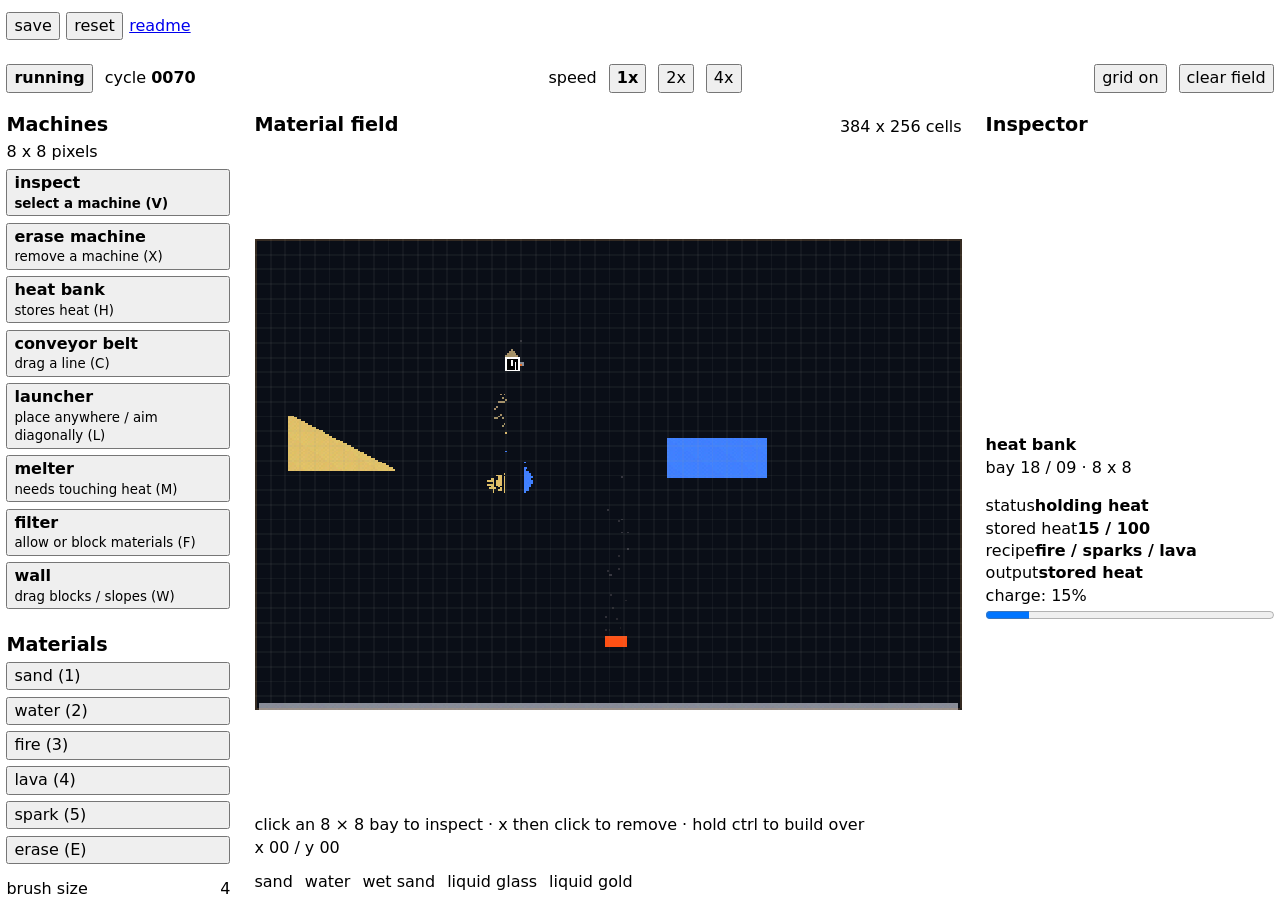
==== index.html @ 6f1f5e7b "Prepare static site for GitHub Pages" ====
<!doctype html>
<html lang="en">
  <head>
    <meta charset="UTF-8" />
    <meta name="viewport" content="width=device-width, initial-scale=1.0" />
    <meta name="description" content="A mechanical falling-sand factory prototype." />
    <title>Factory prototype</title>
    <link rel="stylesheet" href="styles.css" />
  </head>
  <body>
    <main class="app-shell">
      <header class="page-header">
        <div class="header-actions">
          <button type="button" id="save-button">save</button>
          <button type="button" id="reset-button">reset</button>
          <a href="readme.html">readme</a>
        </div>
      </header>

      <section class="control-strip" aria-label="Simulation controls">
        <div class="run-control">
          <button id="run-button" type="button" aria-pressed="true"><span id="run-label">running</span></button>
          <span>cycle <strong id="cycle-value">0001</strong></span>
        </div>
        <div class="speed-control" role="group" aria-label="Simulation speed">
          <span>speed</span>
          <button class="speed-button" type="button" data-speed="1" aria-pressed="true">1x</button>
          <button class="speed-button" type="button" data-speed="2" aria-pressed="false">2x</button>
          <button class="speed-button" type="button" data-speed="4" aria-pressed="false">4x</button>
        </div>
        <div class="strip-actions">
          <button type="button" id="grid-button">grid <span id="grid-state">on</span></button>
          <button type="button" id="clear-button">clear field</button>
        </div>
      </section>

      <div class="app-grid">
        <aside class="tools" aria-label="Build and material tools">
          <section aria-labelledby="machine-tools-heading">
            <h2 id="machine-tools-heading">Machines</h2>
            <p>8 x 8 pixels</p>
            <div class="build-tools" id="machine-tools">
              <button class="tool-button" type="button" data-tool="select" aria-pressed="true"><strong>inspect</strong><small>select a machine (V)</small></button>
              <button class="tool-button" type="button" data-tool="erase" aria-pressed="false"><strong>erase machine</strong><small>remove a machine (X)</small></button>
              <button class="tool-button" type="button" data-tool="heat-bank" aria-pressed="false"><strong>heat bank</strong><small>stores heat (H)</small></button>
              <button class="tool-button" type="button" data-tool="conveyor" aria-pressed="false"><strong>conveyor belt</strong><small>drag a line (C)</small></button>
              <button class="tool-button" type="button" data-tool="launcher" aria-pressed="false"><strong>launcher</strong><small>place anywhere / aim diagonally (L)</small></button>
              <button class="tool-button" type="button" data-tool="melter" aria-pressed="false"><strong>melter</strong><small>needs touching heat (M)</small></button>
              <button class="tool-button" type="button" data-tool="filter" aria-pressed="false"><strong>filter</strong><small>allow or block materials (F)</small></button>
              <button class="tool-button" type="button" data-tool="wall" aria-pressed="false"><strong>wall</strong><small>drag blocks / slopes (W)</small></button>
            </div>
          </section>

          <section aria-labelledby="material-tools-heading">
            <h2 id="material-tools-heading">Materials</h2>
            <div class="material-tools" id="material-tools">
              <button class="material-button" type="button" data-material="sand" aria-pressed="false">sand (1)</button>
              <button class="material-button" type="button" data-material="water" aria-pressed="false">water (2)</button>
              <button class="material-button" type="button" data-material="fire" aria-pressed="false">fire (3)</button>
              <button class="material-button" type="button" data-material="lava" aria-pressed="false">lava (4)</button>
              <button class="material-button" type="button" data-material="spark" aria-pressed="false">spark (5)</button>
              <button class="material-button" type="button" data-material="erase" aria-pressed="false">erase (E)</button>
            </div>
            <label class="range-row" for="brush-size">brush size <output id="brush-value">4</output></label>
            <input id="brush-size" type="range" min="1" max="9" value="4" />
          </section>

          <p>auto-save: <span id="save-state">local</span></p>
          <p>space: pause / run<br />g: toggle grid</p>
        </aside>

        <section class="simulation-column" aria-label="Factory workspace">
          <div class="field-column">
            <div class="field-heading">
              <h2>Material field</h2>
              <span id="field-meta">384 x 256 cells</span>
            </div>
            <div class="sim-frame" id="canvas-wrap">
              <canvas id="sim-canvas" width="384" height="256" aria-label="Interactive falling sand material field"></canvas>
            </div>
            <p id="canvas-hint">click an 8 x 8 bay to place or select · x then click to remove · hold ctrl to build over a machine</p>
              <span id="cursor-readout">x 00 / y 00</span>

            <div class="field-footer">
              <div class="legend" aria-label="Material legend">
                <span>sand</span>
                <span>water</span>
                <span>wet sand</span>
                <span>liquid glass</span>
                <span>liquid gold</span>
              </div>
            </div>
          </div>

          <aside class="inspector" aria-label="Factory inspector">
            <h2>Inspector</h2>
            <div id="inspector-content"></div>
          </aside>
        </section>
      </div>
    </main>

    <script type="module" src="js/main.js"></script>
  </body>
</html>
---- styles.css ----
* {
  box-sizing: border-box;
  cursor: url("./assets/cursor-large.png") 0 0, auto;
}

html,
body { width: 100%; max-width: 100%; overflow-x: hidden; }

body {
  min-width: 320px;
  margin: 0;
  font-family: system-ui, sans-serif;
  line-height: 1.4;
}

button, input { font: inherit; }
button[aria-pressed="true"] { font-weight: 700; }
h1 { font-size: clamp(1.8rem, 4vw, 2.5rem); line-height: 1.1; }
h2 { font-size: 1.2rem; line-height: 1.2; }

.app-shell {
  width: 100%;
  max-width: 100%;
  min-width: 0;
  margin: 0 auto;

  padding:0.4rem;
  padding-top: 0rem !important;
}




.control-strip,
.run-control,
.speed-control,
.strip-actions,
.field-heading,
.field-footer {
  display: flex;
  align-items: center;
  gap: .75rem;
}

.field-heading { flex-wrap: wrap; }

.page-header,
.control-strip,
.field-heading,
.field-footer {
  justify-content: space-between;
}

.page-header,
.control-strip {
  flex-wrap: wrap;
  padding-block: .75rem;
}

.header-actions,
.build-tools,
.material-tools {
  display: grid;
  gap: .4rem;
}

.header-actions {
  display: flex;
  flex-wrap: wrap;
  align-items: center;
}

.app-grid {
  min-width: 0;
  display: grid;
  grid-template-columns: 14rem minmax(0, 1fr);
  gap: 1.5rem;
  align-items: start;
  margin-top: 1rem;
}

.tools {
  min-width: 0;
  display: grid;
  gap: 1.5rem;
}

.tools section h2,
.tools section p,
.tools > p,
.field-heading h2,
.inspector h2 {
  margin-block: 0 .35rem;
}

.build-tools,
.material-tools {
  display: grid;
  gap: .4rem;
}

.tool-button,
.material-button {
  text-align: left;
}

.tool-button small,
.material-button small {
  display: block;
}

.range-row {
  display: flex;
  justify-content: space-between;
  margin-top: .9rem;
}

#brush-size { width: 100%; }

.simulation-column,
.control-strip { min-width: 0; }

.simulation-column {
  display: grid;
  grid-template-columns: minmax(0, 1fr) 18rem;
  gap: 1.5rem;
  align-items: start;
}

.field-column { min-width: 0; }

.sim-frame {
  display: grid;
  width: 100%;
  min-height: 20rem;
  aspect-ratio: 3 / 2;
  place-items: center;
  overflow: hidden;
}

#sim-canvas {
  display: block;
  max-width: 100%;
  max-height: 100%;
  image-rendering: pixelated;
  cursor: none;
}

#canvas-hint { margin: .4rem 0 0; }

.field-footer {
  align-items: flex-start;
  flex-wrap: wrap;
  margin-top: .75rem;
}

#cursor-readout { white-space: nowrap; }

.legend {
  display: flex;
  flex-wrap: wrap;
  gap: .75rem;
}

.inspector {
  display: grid;
  gap: .75rem;
  min-width: 0;
  margin-top: 0;
}

.inspector > p,
.inspector > h2 { margin-block: 0; }

.status-row,
.progress-label { display: block; }
.progress-label progress { display: block; width: 100%; }

.filter-settings { display: grid; gap: .35rem; border: 1px solid currentColor; padding: .6rem; }
.filter-settings legend { padding-inline: .25rem; }
.filter-actions { display: flex; flex-wrap: wrap; gap: .35rem; margin-block: .2rem .1rem; }
.filter-materials { display: grid; grid-template-columns: repeat(2, minmax(0, 1fr)); gap: .25rem .75rem; margin-top: .35rem; }
.filter-materials label { min-width: 0; overflow-wrap: anywhere; }

@media (max-width: 800px) {
  .app-grid { grid-template-columns: 1fr; }
  .tools { grid-template-columns: repeat(2, minmax(0, 1fr)); }
  .simulation-column { grid-template-columns: 1fr; }
}

@media (min-width: 801px) {
  html,
  body { height: 100%; overflow: hidden; }

  .app-shell {
    height: 100vh;
    display: flex;
    flex-direction: column;
    overflow: hidden;
  }

  .app-grid {
    flex: 1;
    min-height: 0;
    margin-top: .5rem;
    align-items: stretch;
  }

  .tools,
  .simulation-column {
    min-height: 0;
    height: 100%;
  }

  .simulation-column { align-items: stretch; }

  .tools,
  .inspector { overflow-y: auto; }

  .field-column {
    min-height: 0;
    display: grid;
    grid-template-rows: auto minmax(0, 1fr) auto auto;
  }

  .sim-frame {
    min-height: 0;
    height: auto;
    aspect-ratio: auto;
  }

  .inspector { max-height: 100%; }
}

@media (max-width: 520px) {
  .app-shell { padding: .75rem; }
  .tools { grid-template-columns: 1fr; }
  .control-strip { display: flex; width: calc(100vw - 1.5rem); max-width: calc(100vw - 1.5rem); flex-direction: column; align-items: stretch; justify-content: flex-start; }
  .run-control,
  .speed-control,
  .strip-actions { width: 100%; min-width: 0; justify-content: flex-start; }
  .speed-control { display: grid; width: 100%; max-width: 100%; grid-template-columns: repeat(3, minmax(0, 1fr)); gap: .25rem; }
  .speed-control > span { grid-column: 1 / -1; }
  .speed-control > button { width: 100%; min-width: 0; }
  .sim-frame { min-height: 14rem; }
}
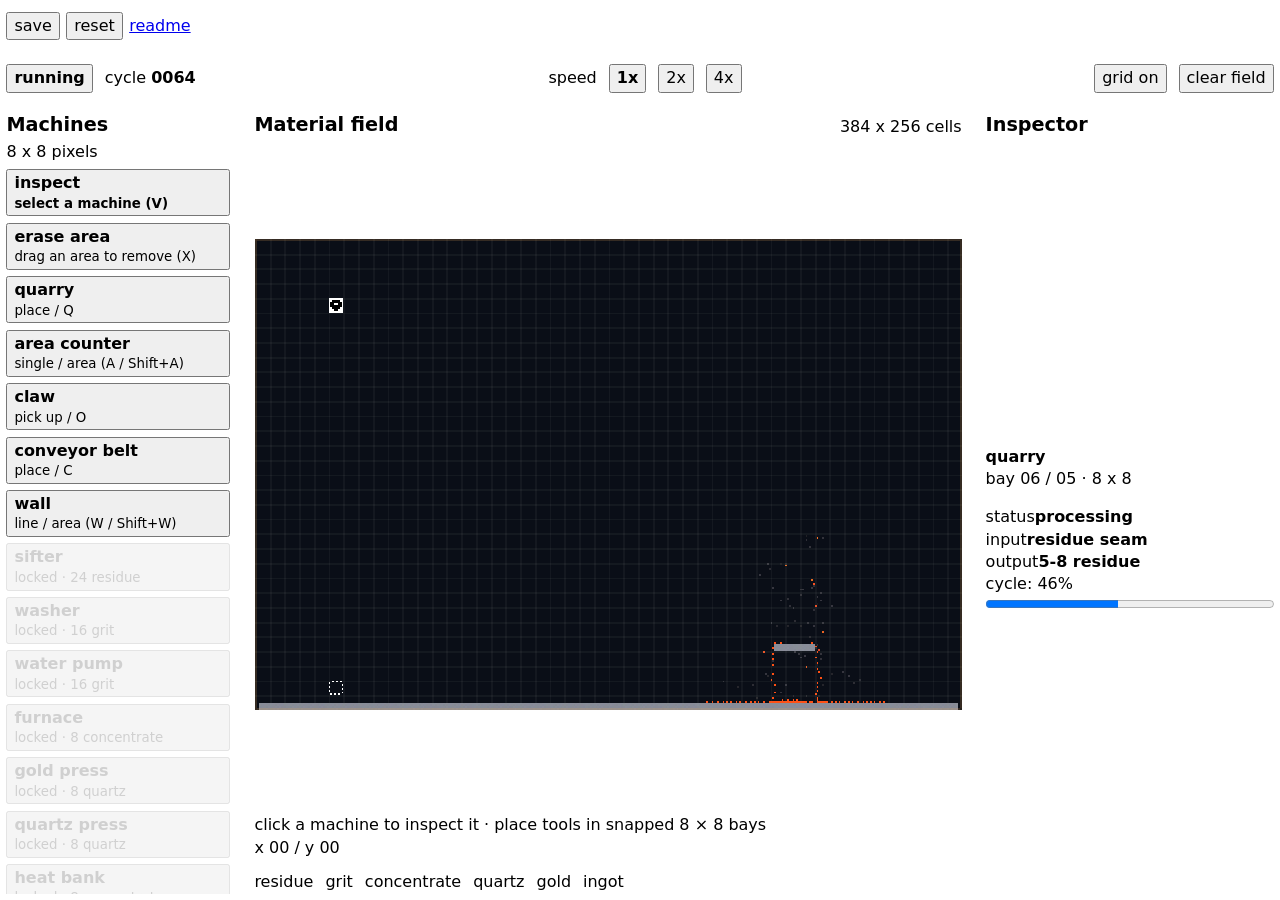
==== commit a9d5bbde: "Add claw material grab tool" ====
--- a/index.html
+++ b/index.html
@@ -41,32 +41,32 @@
             <p>8 x 8 pixels</p>
             <div class="build-tools" id="machine-tools">
               <button class="tool-button" type="button" data-tool="select" aria-pressed="true"><strong>inspect</strong><small>select a machine (V)</small></button>
-              <button class="tool-button" type="button" data-tool="erase" aria-pressed="false"><strong>erase machine</strong><small>remove a machine (X)</small></button>
-              <button class="tool-button" type="button" data-tool="heat-bank" aria-pressed="false"><strong>heat bank</strong><small>stores heat (H)</small></button>
+              <button class="tool-button" type="button" data-tool="erase" aria-pressed="false"><strong>erase area</strong><small>drag an area to remove (X)</small></button>
+              <button class="tool-button" type="button" data-tool="quarry" aria-pressed="false"><strong>quarry</strong><small>extracts residue (Q)</small></button>
+              <button class="tool-button" type="button" data-tool="area-counter" aria-pressed="false"><strong>area counter</strong><small>single / area (A / Shift+A)</small></button>
+              <button class="tool-button" type="button" data-tool="claw" aria-pressed="false"><strong>claw</strong><small>pick up / O</small></button>
               <button class="tool-button" type="button" data-tool="conveyor" aria-pressed="false"><strong>conveyor belt</strong><small>drag a line (C)</small></button>
-              <button class="tool-button" type="button" data-tool="launcher" aria-pressed="false"><strong>launcher</strong><small>place anywhere / aim diagonally (L)</small></button>
-              <button class="tool-button" type="button" data-tool="melter" aria-pressed="false"><strong>melter</strong><small>needs touching heat (M)</small></button>
-              <button class="tool-button" type="button" data-tool="filter" aria-pressed="false"><strong>filter</strong><small>allow or block materials (F)</small></button>
-              <button class="tool-button" type="button" data-tool="wall" aria-pressed="false"><strong>wall</strong><small>drag blocks / slopes (W)</small></button>
+              <button class="tool-button" type="button" data-tool="wall" aria-pressed="false"><strong>wall</strong><small>line / area (W / Shift+W)</small></button>
+              <button class="tool-button" type="button" data-tool="sifter" aria-pressed="false"><strong>sifter</strong><small>locked · S</small></button>
+              <button class="tool-button" type="button" data-tool="washer" aria-pressed="false"><strong>washer</strong><small>locked · U</small></button>
+              <button class="tool-button" type="button" data-tool="pump" aria-pressed="false"><strong>water pump</strong><small>locked · P</small></button>
+              <button class="tool-button" type="button" data-tool="furnace" aria-pressed="false"><strong>furnace</strong><small>locked · N</small></button>
+              <button class="tool-button" type="button" data-tool="gold-press" aria-pressed="false"><strong>gold press</strong><small>locked · G</small></button>
+              <button class="tool-button" type="button" data-tool="quartz-press" aria-pressed="false"><strong>quartz press</strong><small>locked · Z</small></button>
+              <button class="tool-button" type="button" data-tool="heat-bank" aria-pressed="false"><strong>heat bank</strong><small>locked · H</small></button>
+              <button class="tool-button" type="button" data-tool="filter" aria-pressed="false"><strong>filter</strong><small>locked · F</small></button>
+              <button class="tool-button" type="button" data-tool="launcher" aria-pressed="false"><strong>launcher</strong><small>place / L</small></button>
             </div>
+            <div id="placement-mode" class="placement-mode" hidden></div>
           </section>
 
-          <section aria-labelledby="material-tools-heading">
-            <h2 id="material-tools-heading">Materials</h2>
-            <div class="material-tools" id="material-tools">
-              <button class="material-button" type="button" data-material="sand" aria-pressed="false">sand (1)</button>
-              <button class="material-button" type="button" data-material="water" aria-pressed="false">water (2)</button>
-              <button class="material-button" type="button" data-material="fire" aria-pressed="false">fire (3)</button>
-              <button class="material-button" type="button" data-material="lava" aria-pressed="false">lava (4)</button>
-              <button class="material-button" type="button" data-material="spark" aria-pressed="false">spark (5)</button>
-              <button class="material-button" type="button" data-material="erase" aria-pressed="false">erase (E)</button>
-            </div>
-            <label class="range-row" for="brush-size">brush size <output id="brush-value">4</output></label>
-            <input id="brush-size" type="range" min="1" max="9" value="4" />
+          <section aria-labelledby="progression-heading">
+            <h2 id="progression-heading">Progression</h2>
+            <div id="progression-content"></div>
           </section>
 
           <p>auto-save: <span id="save-state">local</span></p>
-          <p>space: pause / run<br />g: toggle grid</p>
+          <p>space: pause / run<br />g: toggle grid<br />x: area erase</p>
         </aside>
 
         <section class="simulation-column" aria-label="Factory workspace">
@@ -78,16 +78,17 @@
             <div class="sim-frame" id="canvas-wrap">
               <canvas id="sim-canvas" width="384" height="256" aria-label="Interactive falling sand material field"></canvas>
             </div>
-            <p id="canvas-hint">click an 8 x 8 bay to place or select · x then click to remove · hold ctrl to build over a machine</p>
+            <p id="canvas-hint">click an 8 x 8 bay to place or select · drag an area to remove · hold ctrl to build over a machine</p>
               <span id="cursor-readout">x 00 / y 00</span>
 
             <div class="field-footer">
               <div class="legend" aria-label="Material legend">
-                <span>sand</span>
-                <span>water</span>
-                <span>wet sand</span>
-                <span>liquid glass</span>
-                <span>liquid gold</span>
+                <span>residue</span>
+                <span>grit</span>
+                <span>concentrate</span>
+                <span>quartz</span>
+                <span>gold</span>
+                <span>ingot</span>
               </div>
             </div>
           </div>
--- a/styles.css
+++ b/styles.css
@@ -15,6 +15,7 @@
 
 button, input { font: inherit; }
 button[aria-pressed="true"] { font-weight: 700; }
+button:disabled { cursor: not-allowed; opacity: .55; }
 h1 { font-size: clamp(1.8rem, 4vw, 2.5rem); line-height: 1.1; }
 h2 { font-size: 1.2rem; line-height: 1.2; }
 
@@ -99,6 +100,16 @@
   gap: .4rem;
 }
 
+.placement-mode {
+  display: grid;
+  gap: .35rem;
+  margin-top: .75rem;
+}
+
+.placement-mode[hidden] { display: none; }
+.placement-mode > div { display: grid; grid-template-columns: repeat(2, minmax(0, 1fr)); gap: .35rem; }
+.placement-mode button { min-width: 0; }
+
 .tool-button,
 .material-button {
   text-align: left;
@@ -181,6 +192,13 @@
 .filter-actions { display: flex; flex-wrap: wrap; gap: .35rem; margin-block: .2rem .1rem; }
 .filter-materials { display: grid; grid-template-columns: repeat(2, minmax(0, 1fr)); gap: .25rem .75rem; margin-top: .35rem; }
 .filter-materials label { min-width: 0; overflow-wrap: anywhere; }
+
+.area-select { display: grid; gap: .25rem; }
+.area-select select { width: 100%; }
+.milestone-list { display: grid; gap: .25rem; margin: .75rem 0 0; padding-left: 1.25rem; }
+.milestone-list li { display: flex; justify-content: space-between; gap: .5rem; }
+.milestone-list li.is-complete { text-decoration: line-through; }
+.milestone-list small { white-space: nowrap; }
 
 @media (max-width: 800px) {
   .app-grid { grid-template-columns: 1fr; }
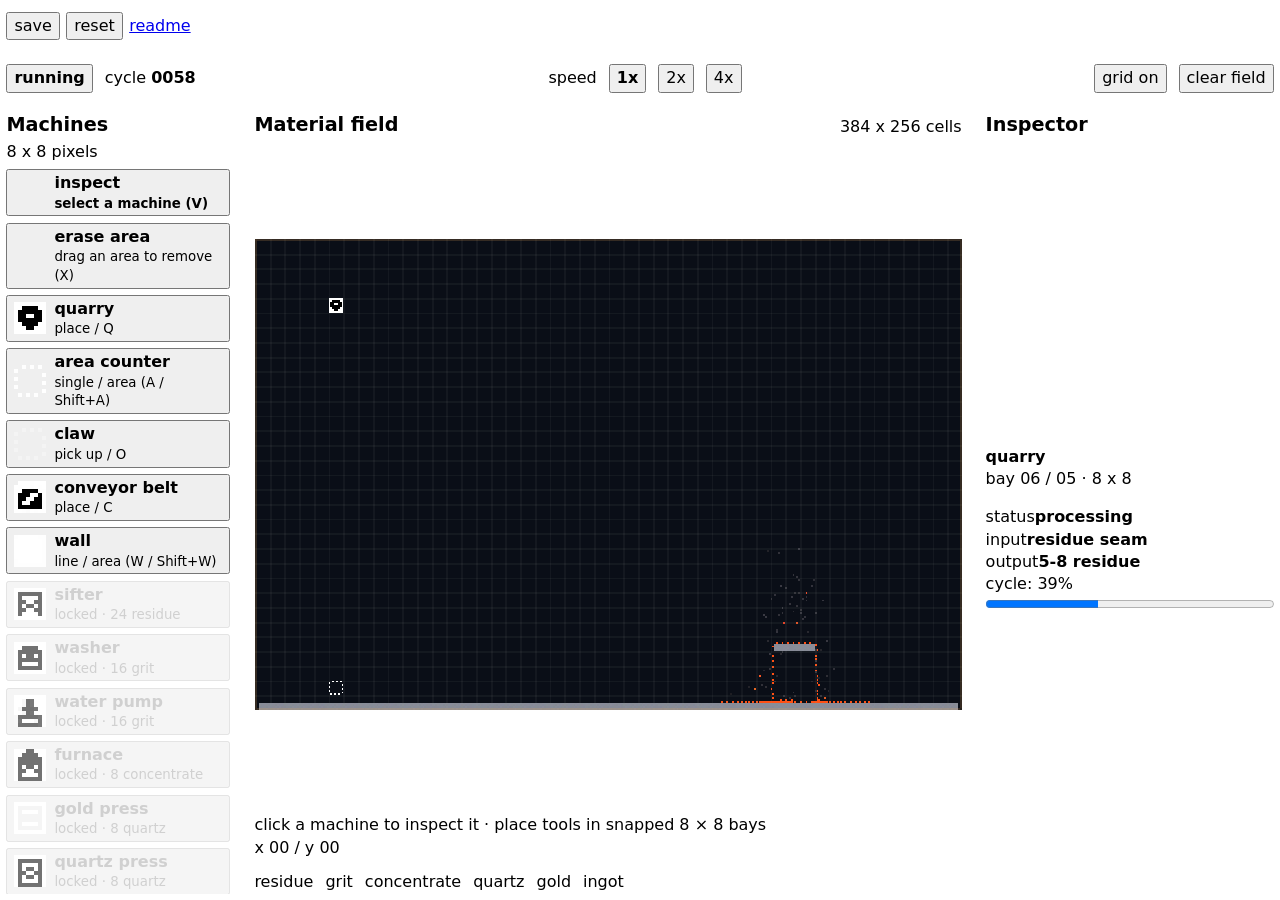
==== commit e892c7b0: "Add machine sprites to tool buttons" ====
--- a/index.html
+++ b/index.html
@@ -42,20 +42,20 @@
             <div class="build-tools" id="machine-tools">
               <button class="tool-button" type="button" data-tool="select" aria-pressed="true"><strong>inspect</strong><small>select a machine (V)</small></button>
               <button class="tool-button" type="button" data-tool="erase" aria-pressed="false"><strong>erase area</strong><small>drag an area to remove (X)</small></button>
-              <button class="tool-button" type="button" data-tool="quarry" aria-pressed="false"><strong>quarry</strong><small>extracts residue (Q)</small></button>
-              <button class="tool-button" type="button" data-tool="area-counter" aria-pressed="false"><strong>area counter</strong><small>single / area (A / Shift+A)</small></button>
-              <button class="tool-button" type="button" data-tool="claw" aria-pressed="false"><strong>claw</strong><small>pick up / O</small></button>
-              <button class="tool-button" type="button" data-tool="conveyor" aria-pressed="false"><strong>conveyor belt</strong><small>drag a line (C)</small></button>
-              <button class="tool-button" type="button" data-tool="wall" aria-pressed="false"><strong>wall</strong><small>line / area (W / Shift+W)</small></button>
-              <button class="tool-button" type="button" data-tool="sifter" aria-pressed="false"><strong>sifter</strong><small>locked · S</small></button>
-              <button class="tool-button" type="button" data-tool="washer" aria-pressed="false"><strong>washer</strong><small>locked · U</small></button>
-              <button class="tool-button" type="button" data-tool="pump" aria-pressed="false"><strong>water pump</strong><small>locked · P</small></button>
-              <button class="tool-button" type="button" data-tool="furnace" aria-pressed="false"><strong>furnace</strong><small>locked · N</small></button>
-              <button class="tool-button" type="button" data-tool="gold-press" aria-pressed="false"><strong>gold press</strong><small>locked · G</small></button>
-              <button class="tool-button" type="button" data-tool="quartz-press" aria-pressed="false"><strong>quartz press</strong><small>locked · Z</small></button>
-              <button class="tool-button" type="button" data-tool="heat-bank" aria-pressed="false"><strong>heat bank</strong><small>locked · H</small></button>
-              <button class="tool-button" type="button" data-tool="filter" aria-pressed="false"><strong>filter</strong><small>locked · F</small></button>
-              <button class="tool-button" type="button" data-tool="launcher" aria-pressed="false"><strong>launcher</strong><small>place / L</small></button>
+              <button class="tool-button" type="button" data-tool="quarry" aria-pressed="false"><span class="tool-sprite tool-sprite--quarry" aria-hidden="true"></span><strong>quarry</strong><small>extracts residue (Q)</small></button>
+              <button class="tool-button" type="button" data-tool="area-counter" aria-pressed="false"><span class="tool-sprite tool-sprite--area-counter" aria-hidden="true"></span><strong>area counter</strong><small>single / area (A / Shift+A)</small></button>
+              <button class="tool-button" type="button" data-tool="claw" aria-pressed="false"><span class="tool-sprite tool-sprite--claw" aria-hidden="true"></span><strong>claw</strong><small>pick up / O</small></button>
+              <button class="tool-button" type="button" data-tool="conveyor" aria-pressed="false"><span class="tool-sprite tool-sprite--conveyor" aria-hidden="true"></span><strong>conveyor belt</strong><small>drag a line (C)</small></button>
+              <button class="tool-button" type="button" data-tool="wall" aria-pressed="false"><span class="tool-sprite tool-sprite--wall" aria-hidden="true"></span><strong>wall</strong><small>line / area (W / Shift+W)</small></button>
+              <button class="tool-button" type="button" data-tool="sifter" aria-pressed="false"><span class="tool-sprite tool-sprite--sifter" aria-hidden="true"></span><strong>sifter</strong><small>locked · S</small></button>
+              <button class="tool-button" type="button" data-tool="washer" aria-pressed="false"><span class="tool-sprite tool-sprite--washer" aria-hidden="true"></span><strong>washer</strong><small>locked · U</small></button>
+              <button class="tool-button" type="button" data-tool="pump" aria-pressed="false"><span class="tool-sprite tool-sprite--pump" aria-hidden="true"></span><strong>water pump</strong><small>locked · P</small></button>
+              <button class="tool-button" type="button" data-tool="furnace" aria-pressed="false"><span class="tool-sprite tool-sprite--furnace" aria-hidden="true"></span><strong>furnace</strong><small>locked · N</small></button>
+              <button class="tool-button" type="button" data-tool="gold-press" aria-pressed="false"><span class="tool-sprite tool-sprite--gold-press" aria-hidden="true"></span><strong>gold press</strong><small>locked · G</small></button>
+              <button class="tool-button" type="button" data-tool="quartz-press" aria-pressed="false"><span class="tool-sprite tool-sprite--quartz-press" aria-hidden="true"></span><strong>quartz press</strong><small>locked · Z</small></button>
+              <button class="tool-button" type="button" data-tool="heat-bank" aria-pressed="false"><span class="tool-sprite tool-sprite--heat-bank" aria-hidden="true"></span><strong>heat bank</strong><small>locked · H</small></button>
+              <button class="tool-button" type="button" data-tool="filter" aria-pressed="false"><span class="tool-sprite tool-sprite--filter" aria-hidden="true"></span><strong>filter</strong><small>locked · F</small></button>
+              <button class="tool-button" type="button" data-tool="launcher" aria-pressed="false"><span class="tool-sprite tool-sprite--launcher" aria-hidden="true"></span><strong>launcher</strong><small>place / L</small></button>
             </div>
             <div id="placement-mode" class="placement-mode" hidden></div>
           </section>
--- a/styles.css
+++ b/styles.css
@@ -114,6 +114,47 @@
 .material-button {
   text-align: left;
 }
+
+.tool-button {
+  display: grid;
+  grid-template-columns: 2rem minmax(0, 1fr);
+  column-gap: .5rem;
+  align-items: center;
+  min-height: 2.75rem;
+}
+
+.tool-button > strong,
+.tool-button > small {
+  grid-column: 2;
+}
+
+.tool-sprite {
+  grid-column: 1;
+  grid-row: 1 / span 2;
+  pointer-events: none;
+  width: 2rem;
+  height: 2rem;
+  background-image: url("./assets/machine-sprites.png");
+  background-repeat: no-repeat;
+  background-size: 16rem 8rem;
+  image-rendering: pixelated;
+}
+
+.tool-sprite--quarry { background-position: -6rem -4rem; }
+.tool-sprite--area-counter,
+.tool-sprite--claw { background-position: -10rem -4rem; }
+.tool-sprite--claw { opacity: .34; }
+.tool-sprite--conveyor { background-position: 0 -4rem; }
+.tool-sprite--wall { background-position: 0 0; }
+.tool-sprite--sifter { background-position: -12rem -4rem; }
+.tool-sprite--washer { background-position: 0 -6rem; }
+.tool-sprite--pump { background-position: -2rem -6rem; }
+.tool-sprite--furnace { background-position: -4rem -6rem; }
+.tool-sprite--gold-press { background-position: -6rem -6rem; }
+.tool-sprite--quartz-press { background-position: -8rem -6rem; }
+.tool-sprite--heat-bank { background-position: -4rem -2rem; }
+.tool-sprite--filter { background-position: -14rem -2rem; }
+.tool-sprite--launcher { background-position: -10rem -2rem; }
 
 .tool-button small,
 .material-button small {
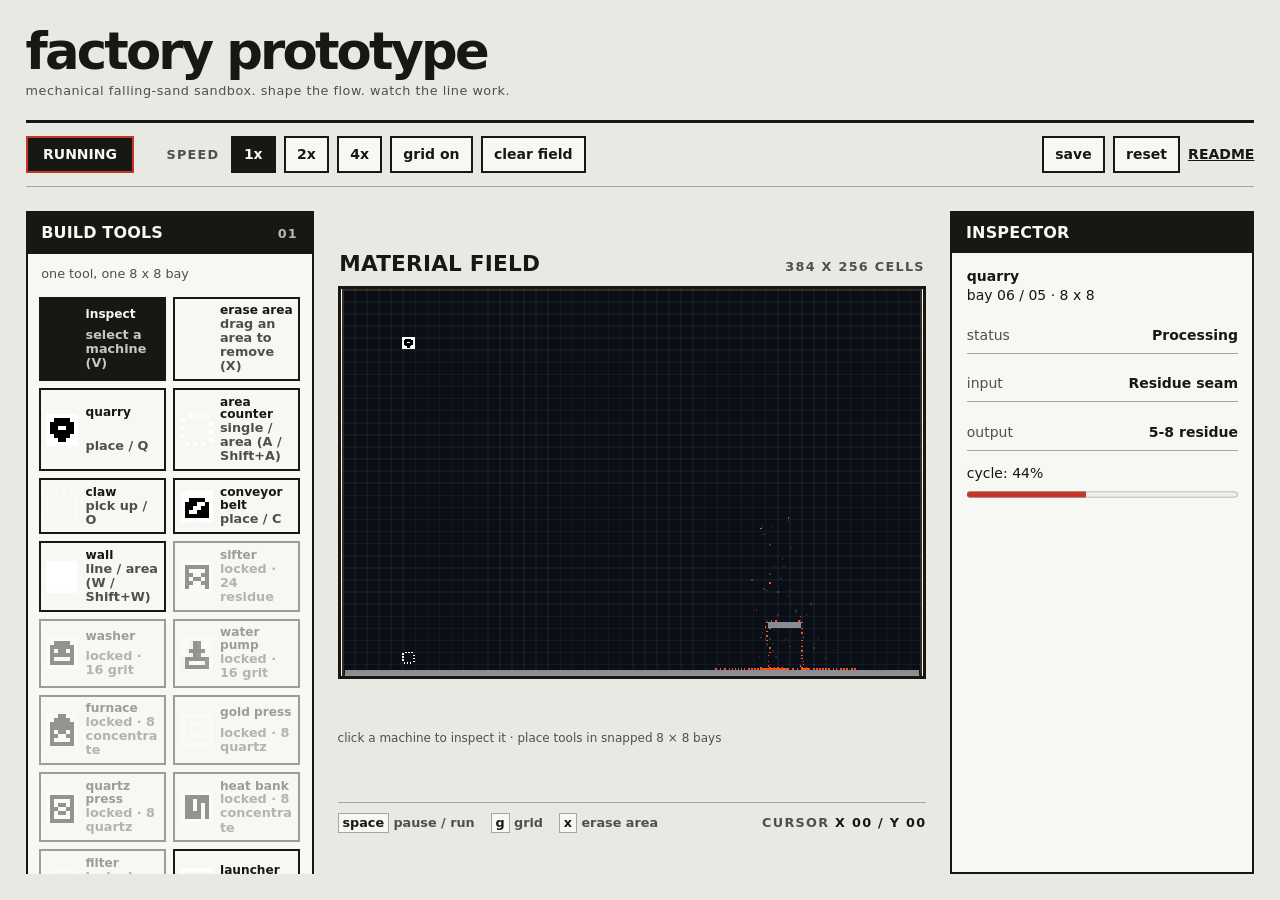
==== commit 0aa53d9b: "Refine factory console controls" ====
--- a/index.html
+++ b/index.html
@@ -10,35 +10,39 @@
   <body>
     <main class="app-shell">
       <header class="page-header">
-        <div class="header-actions">
-          <button type="button" id="save-button">save</button>
-          <button type="button" id="reset-button">reset</button>
-          <a href="readme.html">readme</a>
+        <div class="brand-lockup">
+          <h1>factory prototype</h1>
+          <p>mechanical falling-sand sandbox. shape the flow. watch the line work.</p>
         </div>
       </header>
 
       <section class="control-strip" aria-label="Simulation controls">
         <div class="run-control">
-          <button id="run-button" type="button" aria-pressed="true"><span id="run-label">running</span></button>
-          <span>cycle <strong id="cycle-value">0001</strong></span>
+          <button class="run-button" id="run-button" type="button" aria-pressed="true"><span id="run-label">running</span></button>
         </div>
         <div class="speed-control" role="group" aria-label="Simulation speed">
-          <span>speed</span>
+          <span class="control-label">speed</span>
           <button class="speed-button" type="button" data-speed="1" aria-pressed="true">1x</button>
           <button class="speed-button" type="button" data-speed="2" aria-pressed="false">2x</button>
           <button class="speed-button" type="button" data-speed="4" aria-pressed="false">4x</button>
+          <button type="button" id="grid-button">grid <span id="grid-state">on</span></button>
+          <button type="button" id="clear-button">clear field</button>
         </div>
         <div class="strip-actions">
-          <button type="button" id="grid-button">grid <span id="grid-state">on</span></button>
-          <button type="button" id="clear-button">clear field</button>
+          <button type="button" id="save-button">save</button>
+          <button type="button" id="reset-button">reset</button>
+          <a class="text-link" href="readme.html">readme</a>
         </div>
       </section>
 
       <div class="app-grid">
         <aside class="tools" aria-label="Build and material tools">
           <section aria-labelledby="machine-tools-heading">
-            <h2 id="machine-tools-heading">Machines</h2>
-            <p>8 x 8 pixels</p>
+            <div class="section-heading">
+              <h2 id="machine-tools-heading">Build tools</h2>
+              <span class="section-index">01</span>
+            </div>
+            <p class="section-note">one tool, one 8 x 8 bay</p>
             <div class="build-tools" id="machine-tools">
               <button class="tool-button" type="button" data-tool="select" aria-pressed="true"><strong>inspect</strong><small>select a machine (V)</small></button>
               <button class="tool-button" type="button" data-tool="erase" aria-pressed="false"><strong>erase area</strong><small>drag an area to remove (X)</small></button>
@@ -61,35 +65,38 @@
           </section>
 
           <section aria-labelledby="progression-heading">
-            <h2 id="progression-heading">Progression</h2>
+            <div class="section-heading">
+              <h2 id="progression-heading">Progression</h2>
+              <span class="section-index">02</span>
+            </div>
             <div id="progression-content"></div>
           </section>
 
-          <p>auto-save: <span id="save-state">local</span></p>
-          <p>space: pause / run<br />g: toggle grid<br />x: area erase</p>
+          <div class="sidebar-footer">
+            <p>auto-save <strong id="save-state">local</strong></p>
+          </div>
         </aside>
 
         <section class="simulation-column" aria-label="Factory workspace">
           <div class="field-column">
             <div class="field-heading">
-              <h2>Material field</h2>
-              <span id="field-meta">384 x 256 cells</span>
+              <div>
+                <h2>Material field</h2>
+              </div>
+              <span class="field-meta" id="field-meta">384 x 256 cells</span>
             </div>
             <div class="sim-frame" id="canvas-wrap">
               <canvas id="sim-canvas" width="384" height="256" aria-label="Interactive falling sand material field"></canvas>
             </div>
             <p id="canvas-hint">click an 8 x 8 bay to place or select · drag an area to remove · hold ctrl to build over a machine</p>
-              <span id="cursor-readout">x 00 / y 00</span>
 
             <div class="field-footer">
-              <div class="legend" aria-label="Material legend">
-                <span>residue</span>
-                <span>grit</span>
-                <span>concentrate</span>
-                <span>quartz</span>
-                <span>gold</span>
-                <span>ingot</span>
+              <div class="field-help">
+                <span><kbd>space</kbd> pause / run</span>
+                <span><kbd>g</kbd> grid</span>
+                <span><kbd>x</kbd> erase area</span>
               </div>
+              <span class="field-coordinate">cursor <span id="cursor-readout">x 00 / y 00</span></span>
             </div>
           </div>
 
--- a/styles.css
+++ b/styles.css
@@ -1,148 +1,88 @@
-* {
-  box-sizing: border-box;
-  cursor: url("./assets/cursor-large.png") 0 0, auto;
+:root {
+  --paper: #e9e9e4;
+  --paper-bright: #f7f7f3;
+  --ink: #171714;
+  --muted: #50504a;
+  --line: #a8a79d;
+  --signal: #c73527;
+  --signal-dark: #8d2118;
+  --gap: clamp(1rem, 2vw, 1.5rem);
 }
 
-html,
-body { width: 100%; max-width: 100%; overflow-x: hidden; }
+* { box-sizing: border-box; cursor: url("./assets/cursor-large.png") 0 0, auto; }
+
+html, body { width: 100%; max-width: 100%; overflow-x: hidden; }
 
 body {
   min-width: 320px;
   margin: 0;
-  font-family: system-ui, sans-serif;
-  line-height: 1.4;
+  color: var(--ink);
+  background: var(--paper);
+  font-family: "Segoe UI", system-ui, sans-serif;
+  font-size: 14px;
+  line-height: 1.35;
 }
 
-button, input { font: inherit; }
-button[aria-pressed="true"] { font-weight: 700; }
-button:disabled { cursor: not-allowed; opacity: .55; }
-h1 { font-size: clamp(1.8rem, 4vw, 2.5rem); line-height: 1.1; }
-h2 { font-size: 1.2rem; line-height: 1.2; }
+button, input, select { font: inherit; }
+button, a, input, select { cursor: url("./assets/cursor-large.png") 0 0, pointer; }
+button { color: var(--ink); }
+button:disabled { cursor: not-allowed; opacity: .4; }
+button:focus-visible, a:focus-visible, input:focus-visible, select:focus-visible { outline: 3px solid var(--signal); outline-offset: 2px; }
+h1, h2, p { margin-top: 0; }
+h1, h2 { line-height: 1; }
+h1 { margin-bottom: .35rem; font-size: clamp(2rem, 4vw, 3.6rem); letter-spacing: -.055em; }
+h2 { margin-bottom: .75rem; font-size: 1rem; letter-spacing: .01em; text-transform: uppercase; }
+p { margin-bottom: .65rem; }
 
 .app-shell {
   width: 100%;
-  max-width: 100%;
-  min-width: 0;
+  max-width: 1720px;
+  min-height: 100vh;
   margin: 0 auto;
-
-  padding:0.4rem;
-  padding-top: 0rem !important;
+  padding: clamp(1rem, 2vw, 2rem);
 }
 
+.page-header, .control-strip, .field-heading, .field-footer, .run-control, .speed-control, .strip-actions, .section-heading { display: flex; align-items: center; }
+.page-header, .control-strip, .field-heading, .field-footer { justify-content: space-between; }
+.page-header { gap: 1rem; padding-bottom: 1.25rem; border-bottom: 3px solid var(--ink); }
+.brand-lockup p { max-width: 46rem; margin: 0; color: var(--muted); font-size: .8rem; letter-spacing: .04em; }
+.control-label, .section-index, .field-meta, .field-coordinate { color: var(--muted); font-size: .8rem; font-weight: 700; letter-spacing: .1em; text-transform: uppercase; }
+.text-link { color: var(--ink); font-weight: 700; text-transform: uppercase; }
 
+button, .text-link { border-radius: 0; }
+button { min-height: 2.25rem; padding: .45rem .7rem; border: 2px solid var(--ink); background: var(--paper-bright); font-weight: 700; }
+button:hover:not(:disabled), button[aria-pressed="true"], .tool-button.is-selected { color: var(--paper-bright); background: var(--ink); }
+button[aria-pressed="true"] { font-weight: 800; }
 
+.control-strip { flex-wrap: wrap; gap: 1rem 2rem; min-height: 4rem; padding: .8rem 0; border-bottom: 1px solid var(--line); }
+.run-control, .speed-control, .strip-actions { gap: .5rem; }
+.run-button { min-width: 6.8rem; color: var(--paper-bright); background: var(--signal); border-color: var(--signal); text-transform: uppercase; }
+.run-button[aria-pressed="false"] { color: var(--paper-bright); background: var(--ink); border-color: var(--ink); }
+.cycle-readout { display: flex; align-items: baseline; gap: .5rem; }
+.cycle-readout span { color: var(--muted); font-size: .68rem; font-weight: 700; letter-spacing: .12em; text-transform: uppercase; }
+.cycle-readout strong { font-size: 1.2rem; font-variant-numeric: tabular-nums; }
+.speed-control .control-label { margin-right: .2rem; }
+.speed-button { min-width: 2.6rem; }
+.strip-actions { margin-left: auto; }
 
-.control-strip,
-.run-control,
-.speed-control,
-.strip-actions,
-.field-heading,
-.field-footer {
-  display: flex;
-  align-items: center;
-  gap: .75rem;
-}
-
-.field-heading { flex-wrap: wrap; }
-
-.page-header,
-.control-strip,
-.field-heading,
-.field-footer {
-  justify-content: space-between;
-}
-
-.page-header,
-.control-strip {
-  flex-wrap: wrap;
-  padding-block: .75rem;
-}
-
-.header-actions,
-.build-tools,
-.material-tools {
-  display: grid;
-  gap: .4rem;
-}
-
-.header-actions {
-  display: flex;
-  flex-wrap: wrap;
-  align-items: center;
-}
-
-.app-grid {
-  min-width: 0;
-  display: grid;
-  grid-template-columns: 14rem minmax(0, 1fr);
-  gap: 1.5rem;
-  align-items: start;
-  margin-top: 1rem;
-}
-
-.tools {
-  min-width: 0;
-  display: grid;
-  gap: 1.5rem;
-}
-
-.tools section h2,
-.tools section p,
-.tools > p,
-.field-heading h2,
-.inspector h2 {
-  margin-block: 0 .35rem;
-}
-
-.build-tools,
-.material-tools {
-  display: grid;
-  gap: .4rem;
-}
-
-.placement-mode {
-  display: grid;
-  gap: .35rem;
-  margin-top: .75rem;
-}
-
-.placement-mode[hidden] { display: none; }
-.placement-mode > div { display: grid; grid-template-columns: repeat(2, minmax(0, 1fr)); gap: .35rem; }
-.placement-mode button { min-width: 0; }
-
-.tool-button,
-.material-button {
-  text-align: left;
-}
-
-.tool-button {
-  display: grid;
-  grid-template-columns: 2rem minmax(0, 1fr);
-  column-gap: .5rem;
-  align-items: center;
-  min-height: 2.75rem;
-}
-
-.tool-button > strong,
-.tool-button > small {
-  grid-column: 2;
-}
-
-.tool-sprite {
-  grid-column: 1;
-  grid-row: 1 / span 2;
-  pointer-events: none;
-  width: 2rem;
-  height: 2rem;
-  background-image: url("./assets/machine-sprites.png");
-  background-repeat: no-repeat;
-  background-size: 16rem 8rem;
-  image-rendering: pixelated;
-}
-
+.app-grid { display: grid; grid-template-columns: minmax(15rem, 18rem) minmax(0, 1fr); gap: var(--gap); min-width: 0; margin-top: var(--gap); align-items: stretch; }
+.tools, .simulation-column { min-width: 0; min-height: 0; }
+.tools { display: grid; align-content: start; gap: var(--gap); overflow-y: auto; }
+.tools section, .inspector { border: 2px solid var(--ink); background: var(--paper-bright); }
+.tools section > .section-heading, .inspector > h2 { margin: 0; padding: .75rem .85rem; color: var(--paper-bright); background: var(--ink); }
+.tools section > .section-heading h2 { margin: 0; color: inherit; }
+.section-heading { justify-content: space-between; gap: .5rem; }
+.section-index { color: #b8b8ae; }
+.section-note, .tools section > p:not(.milestone-list) { margin: 0; padding: .7rem .85rem .2rem; color: var(--muted); font-size: .8rem; }
+.build-tools { display: grid; grid-template-columns: repeat(2, minmax(0, 1fr)); gap: .45rem; padding: .7rem .7rem 0; }
+.tool-button { display: grid; grid-template-columns: 2rem minmax(0, 1fr); column-gap: .45rem; align-items: center; min-width: 0; min-height: 3.5rem; padding: .35rem; text-align: left; }
+.tool-button > strong, .tool-button > small { grid-column: 2; min-width: 0; overflow-wrap: anywhere; }
+.tool-button > strong { font-size: .76rem; line-height: 1.05; }
+.tool-button small { display: block; color: var(--muted); font-size: .8rem; line-height: 1.1; }
+.tool-button:hover:not(:disabled) small, .tool-button.is-selected small { color: inherit; opacity: .78; }
+.tool-sprite { grid-column: 1; grid-row: 1 / span 2; width: 2rem; height: 2rem; pointer-events: none; background-image: url("./assets/machine-sprites.png"); background-repeat: no-repeat; background-size: 16rem 8rem; image-rendering: pixelated; }
 .tool-sprite--quarry { background-position: -6rem -4rem; }
-.tool-sprite--area-counter,
-.tool-sprite--claw { background-position: -10rem -4rem; }
+.tool-sprite--area-counter, .tool-sprite--claw { background-position: -10rem -4rem; }
 .tool-sprite--claw { opacity: .34; }
 .tool-sprite--conveyor { background-position: 0 -4rem; }
 .tool-sprite--wall { background-position: 0 0; }
@@ -155,151 +95,86 @@
 .tool-sprite--heat-bank { background-position: -4rem -2rem; }
 .tool-sprite--filter { background-position: -14rem -2rem; }
 .tool-sprite--launcher { background-position: -10rem -2rem; }
+.placement-mode { display: grid; gap: .35rem; margin: .7rem; padding-top: .7rem; border-top: 1px solid var(--line); }
+.placement-mode[hidden] { display: none; }
+.placement-mode > div { display: grid; grid-template-columns: repeat(2, minmax(0, 1fr)); gap: .35rem; }
+.placement-mode button { min-width: 0; padding-inline: .35rem; font-size: .75rem; }
+#progression-content { padding: .8rem .85rem; }
+.sidebar-footer { display: grid; gap: .8rem; padding: .2rem .1rem 0; line-height: 1.55; }
+.sidebar-footer p { margin: 0; }
+.sidebar-footer strong { color: var(--signal-dark); }
+kbd { padding: .08rem .24rem; border: 1px solid var(--line); background: var(--paper-bright); color: var(--ink); font-family: inherit; font-size: .8rem; letter-spacing: 0; }
 
-.tool-button small,
-.material-button small {
-  display: block;
+.simulation-column { display: grid; grid-template-columns: minmax(0, 1fr) minmax(15rem, 19rem); gap: var(--gap); align-items: stretch; }
+.field-column { display: grid; grid-template-rows: auto auto auto auto; min-width: 0; }
+.field-heading { gap: 1rem; padding: 0 .1rem .7rem; align-items: end; }
+.field-heading h2 { margin: 0; font-size: 1.35rem; }
+.field-meta, .field-coordinate { white-space: nowrap; font-variant-numeric: tabular-nums; }
+.sim-frame { display: grid; width: 100%; min-height: 20rem; aspect-ratio: 3 / 2; place-items: center; overflow: hidden; border: 3px solid var(--ink); background: #0a0e17; box-shadow: inset 0 0 0 1px var(--paper-bright); }
+#sim-canvas { display: block; max-width: 100%; max-height: 100%; image-rendering: pixelated; cursor: none; }
+#canvas-hint { margin: .55rem 0 0; color: var(--muted); font-size: .75rem; }
+.field-footer { align-items: flex-start; flex-wrap: wrap; gap: .75rem 1rem; margin-top: .8rem; padding: .7rem 0 0; border-top: 1px solid var(--line); }
+.field-help { display: flex; flex-wrap: wrap; gap: .35rem 1rem; color: var(--muted); font-size: .8rem; font-weight: 700; }
+.field-coordinate { margin-left: auto; }
+#cursor-readout { color: var(--ink); }
+
+.inspector { display: grid; align-content: start; gap: .9rem; min-width: 0; overflow-y: auto; }
+.inspector > h2 { margin: 0; font-size: 1rem; }
+#inspector-content { display: grid; gap: .8rem; padding: 0 .9rem .9rem; }
+.inspector p { margin: 0; }
+.inspector > p, .inspector > h2 { margin-block: 0; }
+.status-row { display: flex; justify-content: space-between; gap: .75rem; padding: .5rem 0; border-bottom: 1px solid var(--line); }
+.status-row span { color: var(--muted); }
+.status-row strong { text-align: right; }
+.status-row strong:first-letter { text-transform: uppercase; }
+.progress-label { display: grid; gap: .35rem; }
+.progress-label progress, .inspector progress { display: block; width: 100%; height: .8rem; accent-color: var(--signal); }
+.filter-settings { display: grid; gap: .45rem; margin: 0; border: 1px solid var(--ink); padding: .65rem; }
+.filter-settings legend { padding-inline: .25rem; font-weight: 700; }
+.filter-actions { display: flex; flex-wrap: wrap; gap: .35rem; margin-block: .15rem; }
+.filter-actions button { min-height: 2rem; padding: .25rem .4rem; font-size: .72rem; }
+.filter-materials { display: grid; grid-template-columns: repeat(2, minmax(0, 1fr)); gap: .25rem .5rem; margin-top: .2rem; }
+.filter-materials label { min-width: 0; overflow-wrap: anywhere; font-size: .75rem; }
+.area-select { display: grid; gap: .3rem; }
+.area-select select { width: 100%; min-height: 2.25rem; border: 2px solid var(--ink); border-radius: 0; background: var(--paper-bright); }
+.milestone-list { display: grid; gap: .3rem; margin: .8rem 0 0; padding-left: 1.1rem; }
+.milestone-list li { display: flex; justify-content: space-between; gap: .5rem; }
+.milestone-list li.is-complete { color: var(--muted); text-decoration: line-through; }
+.milestone-list small { white-space: nowrap; font-size: .8rem; }
+
+@media (min-width: 1001px) {
+  html, body { height: 100%; overflow: hidden; }
+  .app-shell { height: 100vh; display: flex; flex-direction: column; overflow: hidden; }
+  .app-grid { flex: 1; min-height: 0; }
+  .tools, .simulation-column { height: 100%; }
+  .field-column { min-height: 0; }
+  .sim-frame { min-height: 0; height: auto; }
 }
 
-.range-row {
-  display: flex;
-  justify-content: space-between;
-  margin-top: .9rem;
+@media (max-width: 1000px) {
+  .app-grid { grid-template-columns: 1fr; }
+  .tools { grid-template-columns: minmax(0, 1.2fr) minmax(15rem, .8fr); align-items: start; }
+  .sidebar-footer { grid-column: 1 / -1; }
 }
 
-#brush-size { width: 100%; }
-
-.simulation-column,
-.control-strip { min-width: 0; }
-
-.simulation-column {
-  display: grid;
-  grid-template-columns: minmax(0, 1fr) 18rem;
-  gap: 1.5rem;
-  align-items: start;
-}
-
-.field-column { min-width: 0; }
-
-.sim-frame {
-  display: grid;
-  width: 100%;
-  min-height: 20rem;
-  aspect-ratio: 3 / 2;
-  place-items: center;
-  overflow: hidden;
-}
-
-#sim-canvas {
-  display: block;
-  max-width: 100%;
-  max-height: 100%;
-  image-rendering: pixelated;
-  cursor: none;
-}
-
-#canvas-hint { margin: .4rem 0 0; }
-
-.field-footer {
-  align-items: flex-start;
-  flex-wrap: wrap;
-  margin-top: .75rem;
-}
-
-#cursor-readout { white-space: nowrap; }
-
-.legend {
-  display: flex;
-  flex-wrap: wrap;
-  gap: .75rem;
-}
-
-.inspector {
-  display: grid;
-  gap: .75rem;
-  min-width: 0;
-  margin-top: 0;
-}
-
-.inspector > p,
-.inspector > h2 { margin-block: 0; }
-
-.status-row,
-.progress-label { display: block; }
-.progress-label progress { display: block; width: 100%; }
-
-.filter-settings { display: grid; gap: .35rem; border: 1px solid currentColor; padding: .6rem; }
-.filter-settings legend { padding-inline: .25rem; }
-.filter-actions { display: flex; flex-wrap: wrap; gap: .35rem; margin-block: .2rem .1rem; }
-.filter-materials { display: grid; grid-template-columns: repeat(2, minmax(0, 1fr)); gap: .25rem .75rem; margin-top: .35rem; }
-.filter-materials label { min-width: 0; overflow-wrap: anywhere; }
-
-.area-select { display: grid; gap: .25rem; }
-.area-select select { width: 100%; }
-.milestone-list { display: grid; gap: .25rem; margin: .75rem 0 0; padding-left: 1.25rem; }
-.milestone-list li { display: flex; justify-content: space-between; gap: .5rem; }
-.milestone-list li.is-complete { text-decoration: line-through; }
-.milestone-list small { white-space: nowrap; }
-
-@media (max-width: 800px) {
-  .app-grid { grid-template-columns: 1fr; }
-  .tools { grid-template-columns: repeat(2, minmax(0, 1fr)); }
+@media (max-width: 700px) {
   .simulation-column { grid-template-columns: 1fr; }
-}
-
-@media (min-width: 801px) {
-  html,
-  body { height: 100%; overflow: hidden; }
-
-  .app-shell {
-    height: 100vh;
-    display: flex;
-    flex-direction: column;
-    overflow: hidden;
-  }
-
-  .app-grid {
-    flex: 1;
-    min-height: 0;
-    margin-top: .5rem;
-    align-items: stretch;
-  }
-
-  .tools,
-  .simulation-column {
-    min-height: 0;
-    height: 100%;
-  }
-
-  .simulation-column { align-items: stretch; }
-
-  .tools,
-  .inspector { overflow-y: auto; }
-
-  .field-column {
-    min-height: 0;
-    display: grid;
-    grid-template-rows: auto minmax(0, 1fr) auto auto;
-  }
-
-  .sim-frame {
-    min-height: 0;
-    height: auto;
-    aspect-ratio: auto;
-  }
-
-  .inspector { max-height: 100%; }
+  .inspector { order: 2; }
+  .tools { grid-template-columns: 1fr; }
+  .sidebar-footer { grid-column: auto; }
 }
 
 @media (max-width: 520px) {
-  .app-shell { padding: .75rem; }
-  .tools { grid-template-columns: 1fr; }
-  .control-strip { display: flex; width: calc(100vw - 1.5rem); max-width: calc(100vw - 1.5rem); flex-direction: column; align-items: stretch; justify-content: flex-start; }
-  .run-control,
-  .speed-control,
-  .strip-actions { width: 100%; min-width: 0; justify-content: flex-start; }
-  .speed-control { display: grid; width: 100%; max-width: 100%; grid-template-columns: repeat(3, minmax(0, 1fr)); gap: .25rem; }
-  .speed-control > span { grid-column: 1 / -1; }
-  .speed-control > button { width: 100%; min-width: 0; }
+  .app-shell { padding: .8rem; }
+  .page-header { align-items: flex-start; flex-direction: column; }
+  .strip-actions, .control-strip, .run-control, .speed-control { width: 100%; }
+  .control-strip { align-items: stretch; flex-direction: column; gap: .65rem; }
+  .run-control, .speed-control, .strip-actions { justify-content: flex-start; }
+  .strip-actions { margin-left: 0; }
+  .speed-control { display: grid; grid-template-columns: repeat(3, minmax(0, 1fr)); }
+  .speed-control .control-label { grid-column: 1 / -1; }
+  .speed-button { width: 100%; }
+  .build-tools { grid-template-columns: repeat(2, minmax(0, 1fr)); }
   .sim-frame { min-height: 14rem; }
+  .field-coordinate { width: 100%; margin-left: 0; }
 }
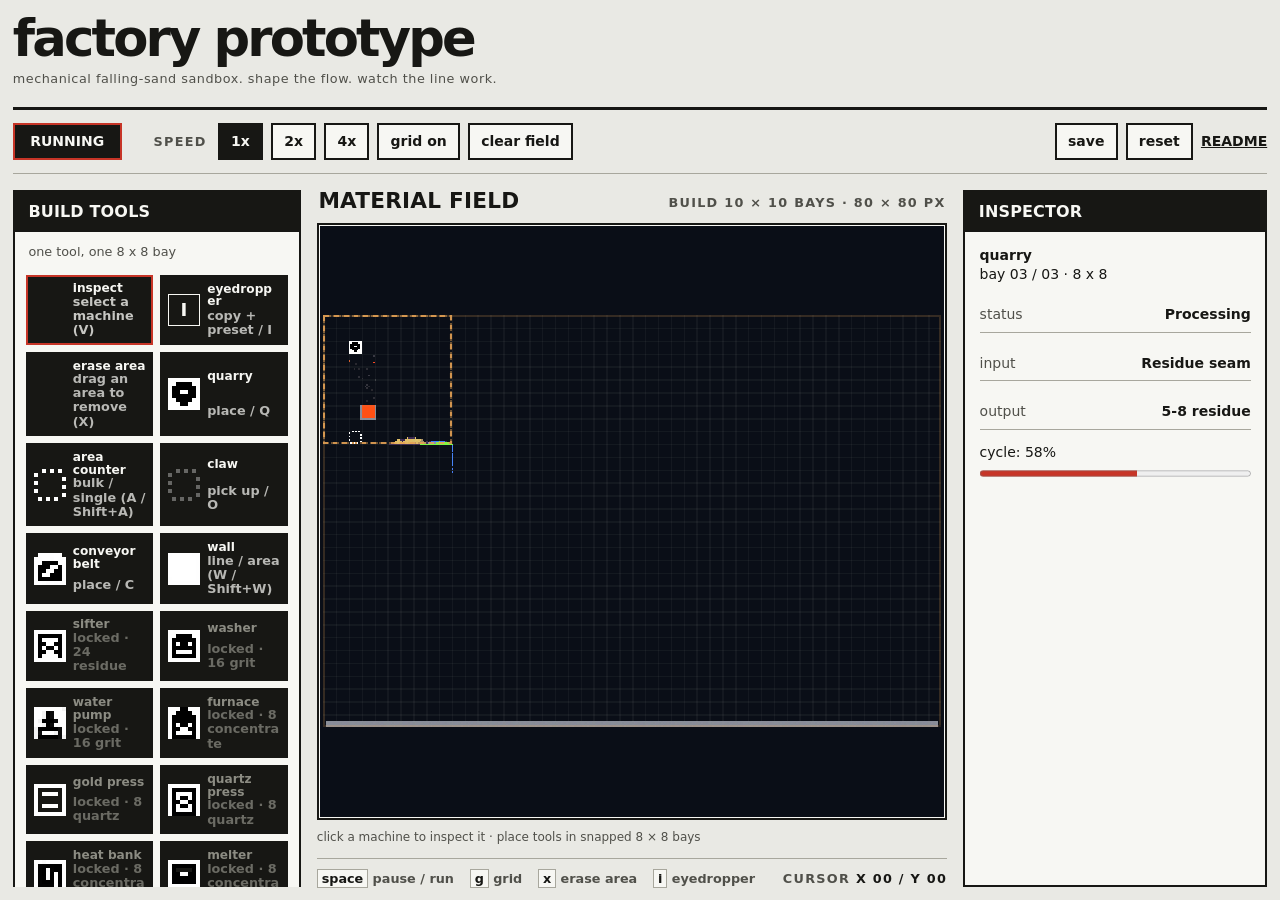
==== commit b961350e: "Expand factory progression and stabilize UI" ====
--- a/index.html
+++ b/index.html
@@ -40,11 +40,11 @@
           <section aria-labelledby="machine-tools-heading">
             <div class="section-heading">
               <h2 id="machine-tools-heading">Build tools</h2>
-              <span class="section-index">01</span>
             </div>
             <p class="section-note">one tool, one 8 x 8 bay</p>
             <div class="build-tools" id="machine-tools">
               <button class="tool-button" type="button" data-tool="select" aria-pressed="true"><strong>inspect</strong><small>select a machine (V)</small></button>
+              <button class="tool-button" type="button" data-tool="eyedropper" aria-pressed="false"><span class="tool-glyph" aria-hidden="true">I</span><strong>eyedropper</strong><small>copy machine + filter (I)</small></button>
               <button class="tool-button" type="button" data-tool="erase" aria-pressed="false"><strong>erase area</strong><small>drag an area to remove (X)</small></button>
               <button class="tool-button" type="button" data-tool="quarry" aria-pressed="false"><span class="tool-sprite tool-sprite--quarry" aria-hidden="true"></span><strong>quarry</strong><small>extracts residue (Q)</small></button>
               <button class="tool-button" type="button" data-tool="area-counter" aria-pressed="false"><span class="tool-sprite tool-sprite--area-counter" aria-hidden="true"></span><strong>area counter</strong><small>single / area (A / Shift+A)</small></button>
@@ -58,16 +58,35 @@
               <button class="tool-button" type="button" data-tool="gold-press" aria-pressed="false"><span class="tool-sprite tool-sprite--gold-press" aria-hidden="true"></span><strong>gold press</strong><small>locked · G</small></button>
               <button class="tool-button" type="button" data-tool="quartz-press" aria-pressed="false"><span class="tool-sprite tool-sprite--quartz-press" aria-hidden="true"></span><strong>quartz press</strong><small>locked · Z</small></button>
               <button class="tool-button" type="button" data-tool="heat-bank" aria-pressed="false"><span class="tool-sprite tool-sprite--heat-bank" aria-hidden="true"></span><strong>heat bank</strong><small>locked · H</small></button>
+              <button class="tool-button" type="button" data-tool="melter" aria-pressed="false"><span class="tool-sprite tool-sprite--melter" aria-hidden="true"></span><strong>melter</strong><small>locked · M</small></button>
               <button class="tool-button" type="button" data-tool="filter" aria-pressed="false"><span class="tool-sprite tool-sprite--filter" aria-hidden="true"></span><strong>filter</strong><small>locked · F</small></button>
               <button class="tool-button" type="button" data-tool="launcher" aria-pressed="false"><span class="tool-sprite tool-sprite--launcher" aria-hidden="true"></span><strong>launcher</strong><small>place / L</small></button>
             </div>
             <div id="placement-mode" class="placement-mode" hidden></div>
           </section>
 
+          <section class="area-section" aria-labelledby="area-heading">
+            <div class="section-heading">
+              <h2 id="area-heading">Build area</h2>
+            </div>
+            <div class="area-summary"><strong id="area-size">10 × 10 bays</strong><span id="area-pixels">80 × 80 px</span></div>
+            <div class="area-grid" id="area-grid" role="img" aria-label="playable build area, 10 by 10 bays"></div>
+            <div class="area-economy"><span>gold in stock</span><strong id="gold-stock">0</strong></div>
+            <button class="expand-button" id="expand-area" type="button">expand +2 bays · 4 gold</button>
+            <p class="area-note">collect material from a counter bank to buy more bays.</p>
+          </section>
+
+          <section class="resource-section" aria-labelledby="resources-heading">
+            <div class="section-heading">
+              <h2 id="resources-heading">Resource list</h2>
+            </div>
+            <p class="section-note">select a material to paint a test batch. routes show how it is obtained.</p>
+            <div id="resource-list"></div>
+          </section>
+
           <section aria-labelledby="progression-heading">
             <div class="section-heading">
               <h2 id="progression-heading">Progression</h2>
-              <span class="section-index">02</span>
             </div>
             <div id="progression-content"></div>
           </section>
@@ -83,18 +102,19 @@
               <div>
                 <h2>Material field</h2>
               </div>
-              <span class="field-meta" id="field-meta">384 x 256 cells</span>
+              <span class="field-meta" id="field-meta">build 10 × 10 bays · 80 × 80 px</span>
             </div>
             <div class="sim-frame" id="canvas-wrap">
               <canvas id="sim-canvas" width="384" height="256" aria-label="Interactive falling sand material field"></canvas>
             </div>
-            <p id="canvas-hint">click an 8 x 8 bay to place or select · drag an area to remove · hold ctrl to build over a machine</p>
+            <p id="canvas-hint">click an 8 × 8 bay to place or select · active build area is 10 × 10 bays</p>
 
             <div class="field-footer">
               <div class="field-help">
                 <span><kbd>space</kbd> pause / run</span>
                 <span><kbd>g</kbd> grid</span>
                 <span><kbd>x</kbd> erase area</span>
+                <span><kbd>i</kbd> eyedropper</span>
               </div>
               <span class="field-coordinate">cursor <span id="cursor-readout">x 00 / y 00</span></span>
             </div>
--- a/styles.css
+++ b/styles.css
@@ -6,12 +6,20 @@
   --line: #a8a79d;
   --signal: #c73527;
   --signal-dark: #8d2118;
-  --gap: clamp(1rem, 2vw, 1.5rem);
-}
-
-* { box-sizing: border-box; cursor: url("./assets/cursor-large.png") 0 0, auto; }
-
-html, body { width: 100%; max-width: 100%; overflow-x: hidden; }
+  --gap: clamp(.8rem, 1.25vw, 1.25rem);
+}
+
+* {
+  box-sizing: border-box;
+  cursor: url("./assets/cursor-large.png") 0 0, auto;
+}
+
+html,
+body {
+  width: 100%;
+  max-width: 100%;
+  overflow-x: hidden;
+}
 
 body {
   min-width: 320px;
@@ -23,158 +31,1008 @@
   line-height: 1.35;
 }
 
-button, input, select { font: inherit; }
-button, a, input, select { cursor: url("./assets/cursor-large.png") 0 0, pointer; }
-button { color: var(--ink); }
-button:disabled { cursor: not-allowed; opacity: .4; }
-button:focus-visible, a:focus-visible, input:focus-visible, select:focus-visible { outline: 3px solid var(--signal); outline-offset: 2px; }
-h1, h2, p { margin-top: 0; }
-h1, h2 { line-height: 1; }
-h1 { margin-bottom: .35rem; font-size: clamp(2rem, 4vw, 3.6rem); letter-spacing: -.055em; }
-h2 { margin-bottom: .75rem; font-size: 1rem; letter-spacing: .01em; text-transform: uppercase; }
-p { margin-bottom: .65rem; }
+button,
+input,
+select {
+  font: inherit;
+}
+
+button,
+a,
+input,
+select {
+  cursor: url("./assets/cursor-large.png") 0 0, pointer;
+}
+
+button {
+  color: var(--ink);
+}
+
+button:disabled {
+  cursor: not-allowed;
+  opacity: .4;
+}
+
+button:focus-visible,
+a:focus-visible,
+input:focus-visible,
+select:focus-visible {
+  outline: 3px solid var(--signal);
+  outline-offset: 2px;
+}
+
+h1,
+h2,
+p {
+  margin-top: 0;
+}
+
+h1,
+h2 {
+  line-height: 1;
+}
+
+h1 {
+  margin-bottom: .35rem;
+  font-size: clamp(2rem, 4vw, 3.6rem);
+  letter-spacing: -.055em;
+}
+
+h2 {
+  margin-bottom: .75rem;
+  font-size: 1rem;
+  letter-spacing: .01em;
+  text-transform: uppercase;
+}
+
+p {
+  margin-bottom: .65rem;
+}
 
 .app-shell {
   width: 100%;
-  max-width: 1720px;
+  /*max-width: 1720px;*/
   min-height: 100vh;
   margin: 0 auto;
-  padding: clamp(1rem, 2vw, 2rem);
-}
-
-.page-header, .control-strip, .field-heading, .field-footer, .run-control, .speed-control, .strip-actions, .section-heading { display: flex; align-items: center; }
-.page-header, .control-strip, .field-heading, .field-footer { justify-content: space-between; }
-.page-header { gap: 1rem; padding-bottom: 1.25rem; border-bottom: 3px solid var(--ink); }
-.brand-lockup p { max-width: 46rem; margin: 0; color: var(--muted); font-size: .8rem; letter-spacing: .04em; }
-.control-label, .section-index, .field-meta, .field-coordinate { color: var(--muted); font-size: .8rem; font-weight: 700; letter-spacing: .1em; text-transform: uppercase; }
-.text-link { color: var(--ink); font-weight: 700; text-transform: uppercase; }
-
-button, .text-link { border-radius: 0; }
-button { min-height: 2.25rem; padding: .45rem .7rem; border: 2px solid var(--ink); background: var(--paper-bright); font-weight: 700; }
-button:hover:not(:disabled), button[aria-pressed="true"], .tool-button.is-selected { color: var(--paper-bright); background: var(--ink); }
-button[aria-pressed="true"] { font-weight: 800; }
-
-.control-strip { flex-wrap: wrap; gap: 1rem 2rem; min-height: 4rem; padding: .8rem 0; border-bottom: 1px solid var(--line); }
-.run-control, .speed-control, .strip-actions { gap: .5rem; }
-.run-button { min-width: 6.8rem; color: var(--paper-bright); background: var(--signal); border-color: var(--signal); text-transform: uppercase; }
-.run-button[aria-pressed="false"] { color: var(--paper-bright); background: var(--ink); border-color: var(--ink); }
-.cycle-readout { display: flex; align-items: baseline; gap: .5rem; }
-.cycle-readout span { color: var(--muted); font-size: .68rem; font-weight: 700; letter-spacing: .12em; text-transform: uppercase; }
-.cycle-readout strong { font-size: 1.2rem; font-variant-numeric: tabular-nums; }
-.speed-control .control-label { margin-right: .2rem; }
-.speed-button { min-width: 2.6rem; }
-.strip-actions { margin-left: auto; }
-
-.app-grid { display: grid; grid-template-columns: minmax(15rem, 18rem) minmax(0, 1fr); gap: var(--gap); min-width: 0; margin-top: var(--gap); align-items: stretch; }
-.tools, .simulation-column { min-width: 0; min-height: 0; }
-.tools { display: grid; align-content: start; gap: var(--gap); overflow-y: auto; }
-.tools section, .inspector { border: 2px solid var(--ink); background: var(--paper-bright); }
-.tools section > .section-heading, .inspector > h2 { margin: 0; padding: .75rem .85rem; color: var(--paper-bright); background: var(--ink); }
-.tools section > .section-heading h2 { margin: 0; color: inherit; }
-.section-heading { justify-content: space-between; gap: .5rem; }
-.section-index { color: #b8b8ae; }
-.section-note, .tools section > p:not(.milestone-list) { margin: 0; padding: .7rem .85rem .2rem; color: var(--muted); font-size: .8rem; }
-.build-tools { display: grid; grid-template-columns: repeat(2, minmax(0, 1fr)); gap: .45rem; padding: .7rem .7rem 0; }
-.tool-button { display: grid; grid-template-columns: 2rem minmax(0, 1fr); column-gap: .45rem; align-items: center; min-width: 0; min-height: 3.5rem; padding: .35rem; text-align: left; }
-.tool-button > strong, .tool-button > small { grid-column: 2; min-width: 0; overflow-wrap: anywhere; }
-.tool-button > strong { font-size: .76rem; line-height: 1.05; }
-.tool-button small { display: block; color: var(--muted); font-size: .8rem; line-height: 1.1; }
-.tool-button:hover:not(:disabled) small, .tool-button.is-selected small { color: inherit; opacity: .78; }
-.tool-sprite { grid-column: 1; grid-row: 1 / span 2; width: 2rem; height: 2rem; pointer-events: none; background-image: url("./assets/machine-sprites.png"); background-repeat: no-repeat; background-size: 16rem 8rem; image-rendering: pixelated; }
-.tool-sprite--quarry { background-position: -6rem -4rem; }
-.tool-sprite--area-counter, .tool-sprite--claw { background-position: -10rem -4rem; }
-.tool-sprite--claw { opacity: .34; }
-.tool-sprite--conveyor { background-position: 0 -4rem; }
-.tool-sprite--wall { background-position: 0 0; }
-.tool-sprite--sifter { background-position: -12rem -4rem; }
-.tool-sprite--washer { background-position: 0 -6rem; }
-.tool-sprite--pump { background-position: -2rem -6rem; }
-.tool-sprite--furnace { background-position: -4rem -6rem; }
-.tool-sprite--gold-press { background-position: -6rem -6rem; }
-.tool-sprite--quartz-press { background-position: -8rem -6rem; }
-.tool-sprite--heat-bank { background-position: -4rem -2rem; }
-.tool-sprite--filter { background-position: -14rem -2rem; }
-.tool-sprite--launcher { background-position: -10rem -2rem; }
-.placement-mode { display: grid; gap: .35rem; margin: .7rem; padding-top: .7rem; border-top: 1px solid var(--line); }
-.placement-mode[hidden] { display: none; }
-.placement-mode > div { display: grid; grid-template-columns: repeat(2, minmax(0, 1fr)); gap: .35rem; }
-.placement-mode button { min-width: 0; padding-inline: .35rem; font-size: .75rem; }
-#progression-content { padding: .8rem .85rem; }
-.sidebar-footer { display: grid; gap: .8rem; padding: .2rem .1rem 0; line-height: 1.55; }
-.sidebar-footer p { margin: 0; }
-.sidebar-footer strong { color: var(--signal-dark); }
-kbd { padding: .08rem .24rem; border: 1px solid var(--line); background: var(--paper-bright); color: var(--ink); font-family: inherit; font-size: .8rem; letter-spacing: 0; }
-
-.simulation-column { display: grid; grid-template-columns: minmax(0, 1fr) minmax(15rem, 19rem); gap: var(--gap); align-items: stretch; }
-.field-column { display: grid; grid-template-rows: auto auto auto auto; min-width: 0; }
-.field-heading { gap: 1rem; padding: 0 .1rem .7rem; align-items: end; }
-.field-heading h2 { margin: 0; font-size: 1.35rem; }
-.field-meta, .field-coordinate { white-space: nowrap; font-variant-numeric: tabular-nums; }
-.sim-frame { display: grid; width: 100%; min-height: 20rem; aspect-ratio: 3 / 2; place-items: center; overflow: hidden; border: 3px solid var(--ink); background: #0a0e17; box-shadow: inset 0 0 0 1px var(--paper-bright); }
-#sim-canvas { display: block; max-width: 100%; max-height: 100%; image-rendering: pixelated; cursor: none; }
-#canvas-hint { margin: .55rem 0 0; color: var(--muted); font-size: .75rem; }
-.field-footer { align-items: flex-start; flex-wrap: wrap; gap: .75rem 1rem; margin-top: .8rem; padding: .7rem 0 0; border-top: 1px solid var(--line); }
-.field-help { display: flex; flex-wrap: wrap; gap: .35rem 1rem; color: var(--muted); font-size: .8rem; font-weight: 700; }
-.field-coordinate { margin-left: auto; }
-#cursor-readout { color: var(--ink); }
-
-.inspector { display: grid; align-content: start; gap: .9rem; min-width: 0; overflow-y: auto; }
-.inspector > h2 { margin: 0; font-size: 1rem; }
-#inspector-content { display: grid; gap: .8rem; padding: 0 .9rem .9rem; }
-.inspector p { margin: 0; }
-.inspector > p, .inspector > h2 { margin-block: 0; }
-.status-row { display: flex; justify-content: space-between; gap: .75rem; padding: .5rem 0; border-bottom: 1px solid var(--line); }
-.status-row span { color: var(--muted); }
-.status-row strong { text-align: right; }
-.status-row strong:first-letter { text-transform: uppercase; }
-.progress-label { display: grid; gap: .35rem; }
-.progress-label progress, .inspector progress { display: block; width: 100%; height: .8rem; accent-color: var(--signal); }
-.filter-settings { display: grid; gap: .45rem; margin: 0; border: 1px solid var(--ink); padding: .65rem; }
-.filter-settings legend { padding-inline: .25rem; font-weight: 700; }
-.filter-actions { display: flex; flex-wrap: wrap; gap: .35rem; margin-block: .15rem; }
-.filter-actions button { min-height: 2rem; padding: .25rem .4rem; font-size: .72rem; }
-.filter-materials { display: grid; grid-template-columns: repeat(2, minmax(0, 1fr)); gap: .25rem .5rem; margin-top: .2rem; }
-.filter-materials label { min-width: 0; overflow-wrap: anywhere; font-size: .75rem; }
-.area-select { display: grid; gap: .3rem; }
-.area-select select { width: 100%; min-height: 2.25rem; border: 2px solid var(--ink); border-radius: 0; background: var(--paper-bright); }
-.milestone-list { display: grid; gap: .3rem; margin: .8rem 0 0; padding-left: 1.1rem; }
-.milestone-list li { display: flex; justify-content: space-between; gap: .5rem; }
-.milestone-list li.is-complete { color: var(--muted); text-decoration: line-through; }
-.milestone-list small { white-space: nowrap; font-size: .8rem; }
+  padding: clamp(.65rem, 1vw, 1rem);
+}
+
+.page-header,
+.control-strip,
+.field-heading,
+.field-footer,
+.run-control,
+.speed-control,
+.strip-actions,
+.section-heading {
+  display: flex;
+  align-items: center;
+}
+
+.page-header,
+.control-strip,
+.field-heading,
+.field-footer {
+  justify-content: space-between;
+}
+
+.page-header {
+  gap: 1rem;
+  padding-bottom: 1.25rem;
+  border-bottom: 3px solid var(--ink);
+}
+
+.brand-lockup p {
+  max-width: 46rem;
+  margin: 0;
+  color: var(--muted);
+  font-size: .8rem;
+  letter-spacing: .04em;
+}
+
+.control-label,
+.section-index,
+.field-meta,
+.field-coordinate {
+  color: var(--muted);
+  font-size: .8rem;
+  font-weight: 700;
+  letter-spacing: .1em;
+  text-transform: uppercase;
+}
+
+.text-link {
+  color: var(--ink);
+  font-weight: 700;
+  text-transform: uppercase;
+}
+
+button,
+.text-link {
+  border-radius: 0;
+}
+
+button {
+  min-height: 2.25rem;
+  padding: .45rem .7rem;
+  border: 2px solid var(--ink);
+  background: var(--paper-bright);
+  font-weight: 700;
+}
+
+button:hover:not(:disabled),
+button[aria-pressed="true"],
+.tool-button.is-selected {
+  color: var(--paper-bright);
+  background: var(--ink);
+}
+
+button[aria-pressed="true"] {
+  font-weight: 800;
+}
+
+.control-strip {
+  flex-wrap: wrap;
+  gap: 1rem 2rem;
+  min-height: 4rem;
+  padding: .8rem 0;
+  border-bottom: 1px solid var(--line);
+}
+
+.run-control,
+.speed-control,
+.strip-actions {
+  gap: .5rem;
+}
+
+.run-button {
+  min-width: 6.8rem;
+  color: var(--paper-bright);
+  background: var(--signal);
+  border-color: var(--signal);
+  text-transform: uppercase;
+}
+
+.run-button[aria-pressed="false"] {
+  color: var(--paper-bright);
+  background: var(--ink);
+  border-color: var(--ink);
+}
+
+.cycle-readout {
+  display: flex;
+  align-items: baseline;
+  gap: .5rem;
+}
+
+.cycle-readout span {
+  color: var(--muted);
+  font-size: .68rem;
+  font-weight: 700;
+  letter-spacing: .12em;
+  text-transform: uppercase;
+}
+
+.cycle-readout strong {
+  font-size: 1.2rem;
+  font-variant-numeric: tabular-nums;
+}
+
+.speed-control .control-label {
+  margin-right: .2rem;
+}
+
+.speed-button {
+  min-width: 2.6rem;
+}
+
+.strip-actions {
+  margin-left: auto;
+}
+
+.app-grid {
+  display: grid;
+  grid-template-columns: minmax(15rem, 18rem) minmax(0, 1fr);
+  gap: var(--gap);
+  min-width: 0;
+  margin-top: var(--gap);
+  align-items: stretch;
+}
+
+.tools,
+.simulation-column {
+  min-width: 0;
+  min-height: 0;
+}
+
+.tools {
+  display: grid;
+  align-content: start;
+  gap: var(--gap);
+  overflow-y: auto;
+}
+
+.tools section,
+.inspector {
+  border: 2px solid var(--ink);
+  background: var(--paper-bright);
+}
+
+.tools section>.section-heading,
+.inspector>h2 {
+  margin: 0;
+  padding: .75rem .85rem;
+  color: var(--paper-bright);
+  background: var(--ink);
+}
+
+.tools section>.section-heading h2 {
+  margin: 0;
+  color: inherit;
+}
+
+.section-heading {
+  justify-content: space-between;
+  gap: .5rem;
+}
+
+.section-index {
+  color: #b8b8ae;
+}
+
+.section-note,
+.tools section>p:not(.milestone-list) {
+  margin: 0;
+  padding: .7rem .85rem .2rem;
+  color: var(--muted);
+  font-size: .8rem;
+}
+
+.build-tools {
+  display: grid;
+  grid-template-columns: repeat(2, minmax(0, 1fr));
+  gap: .45rem;
+  padding: .7rem;
+}
+
+.tool-button {
+  display: grid;
+  grid-template-columns: 2rem minmax(0, 1fr);
+  column-gap: .45rem;
+  align-items: center;
+  min-width: 0;
+  min-height: 3.5rem;
+  padding: .35rem;
+  color: var(--paper-bright);
+  background: var(--ink);
+  border-color: var(--ink);
+  text-align: left;
+}
+
+.tool-button.is-selected {
+  border-color: var(--signal);
+}
+
+.tool-button:disabled {
+  color: #8c8c83;
+  background: var(--ink);
+  border-color: var(--ink);
+  opacity: 1;
+}
+
+.tool-button>strong,
+.tool-button>small {
+  grid-column: 2;
+  min-width: 0;
+  overflow-wrap: anywhere;
+}
+
+.tool-button>strong {
+  font-size: .76rem;
+  line-height: 1.05;
+}
+
+.tool-button small {
+  display: block;
+  color: inherit;
+  font-size: .8rem;
+  line-height: 1.1;
+  opacity: .72;
+}
+
+.tool-button:hover:not(:disabled) small,
+.tool-button.is-selected small {
+  color: inherit;
+  opacity: .78;
+}
+
+.tool-sprite {
+  grid-column: 1;
+  grid-row: 1 / span 2;
+  width: 2rem;
+  height: 2rem;
+  pointer-events: none;
+  background-image: url("./assets/machine-sprites.png");
+  background-repeat: no-repeat;
+  background-size: 16rem 8rem;
+  image-rendering: pixelated;
+}
+
+.tool-glyph {
+  display: grid;
+  grid-column: 1;
+  grid-row: 1 / span 2;
+  width: 2rem;
+  height: 2rem;
+  place-items: center;
+  border: 1px solid currentColor;
+  color: var(--paper-bright);
+  font-size: 1.15rem;
+  font-weight: 900;
+  line-height: 1;
+}
+
+.tool-sprite--quarry {
+  background-position: -6rem -4rem;
+}
+
+.tool-sprite--area-counter,
+.tool-sprite--claw {
+  background-position: -10rem -4rem;
+}
+
+.tool-sprite--claw {
+  opacity: .34;
+}
+
+.tool-sprite--conveyor {
+  background-position: 0 -4rem;
+}
+
+.tool-sprite--wall {
+  background-position: 0 0;
+}
+
+.tool-sprite--sifter {
+  background-position: -12rem -4rem;
+}
+
+.tool-sprite--washer {
+  background-position: 0 -6rem;
+}
+
+.tool-sprite--pump {
+  background-position: -2rem -6rem;
+}
+
+.tool-sprite--furnace {
+  background-position: -4rem -6rem;
+}
+
+.tool-sprite--gold-press {
+  background-position: -6rem -6rem;
+}
+
+.tool-sprite--quartz-press {
+  background-position: -8rem -6rem;
+}
+
+.tool-sprite--heat-bank {
+  background-position: -4rem -2rem;
+}
+
+.tool-sprite--melter {
+  background-position: -12rem -2rem;
+}
+
+.tool-sprite--filter {
+  background-position: -14rem -2rem;
+}
+
+.tool-sprite--launcher {
+  background-position: -10rem -2rem;
+}
+
+.placement-mode {
+  display: grid;
+  gap: .35rem;
+  margin: .7rem;
+  padding-top: .7rem;
+  border-top: 1px solid var(--line);
+}
+
+.placement-mode[hidden] {
+  display: none;
+}
+
+.placement-mode>div {
+  display: grid;
+  grid-template-columns: repeat(2, minmax(0, 1fr));
+  gap: .35rem;
+}
+
+.placement-select {
+  display: grid;
+  gap: .25rem;
+  font-size: .72rem;
+  font-weight: 700;
+  text-transform: uppercase;
+}
+
+.placement-select select {
+  width: 100%;
+  min-height: 2.1rem;
+  border: 2px solid var(--ink);
+  border-radius: 0;
+  background: var(--paper-bright);
+}
+
+.placement-preset {
+  color: var(--signal-dark);
+  font-size: .72rem;
+  font-weight: 700;
+}
+
+.placement-mode button {
+  min-width: 0;
+  padding-inline: .35rem;
+  font-size: .75rem;
+}
+
+#progression-content {
+  padding: .8rem .85rem;
+}
+
+.area-section {
+  padding-bottom: .8rem;
+}
+
+.area-summary,
+.area-economy {
+  display: flex;
+  justify-content: space-between;
+  gap: .75rem;
+  padding: .75rem .85rem 0;
+  font-variant-numeric: tabular-nums;
+}
+
+.area-summary span,
+.area-economy span,
+.area-note,
+.resource-group-heading small {
+  color: var(--muted);
+}
+
+.area-summary span,
+.area-economy,
+.area-note {
+  font-size: .78rem;
+}
+
+.area-grid {
+  display: grid;
+  grid-template-columns: repeat(var(--area-cols, 10), 8px);
+  grid-auto-rows: 8px;
+  width: calc(var(--area-cols, 10) * 8px);
+  max-width: calc(100% - 1.7rem);
+  margin: .75rem .85rem 0;
+  border: 1px solid var(--ink);
+  background: var(--ink);
+}
+
+.area-cell {
+  width: 8px;
+  height: 8px;
+  border: 1px solid var(--line);
+  background: var(--paper-bright);
+}
+
+.area-cell.is-counter {
+  background: var(--signal);
+  border-color: var(--signal-dark);
+}
+
+.area-economy {
+  padding-top: .7rem;
+}
+
+.area-economy strong {
+  color: var(--signal-dark);
+}
+
+.expand-button {
+  width: calc(100% - 1.7rem);
+  margin: .7rem .85rem 0;
+}
+
+.area-note {
+  margin: .55rem .85rem 0;
+}
+
+.resource-section > .section-note {
+  padding-bottom: .5rem;
+}
+
+#resource-list {
+  display: grid;
+  gap: .8rem;
+  padding: 0 .7rem .8rem;
+}
+
+.resource-lock {
+  margin: 0;
+  padding: .45rem .15rem .1rem;
+  color: var(--signal-dark);
+  font-size: .74rem;
+  font-weight: 700;
+}
+
+.resource-group {
+  min-width: 0;
+}
+
+.resource-group-heading {
+  display: flex;
+  justify-content: space-between;
+  gap: .5rem;
+  align-items: baseline;
+  padding: .35rem .15rem;
+  border-bottom: 1px solid var(--line);
+  text-transform: uppercase;
+}
+
+.resource-group-heading small {
+  font-size: .68rem;
+  font-weight: 700;
+  white-space: nowrap;
+}
+
+.resource-items {
+  display: grid;
+  grid-template-columns: repeat(2, minmax(0, 1fr));
+  gap: .3rem;
+  padding-top: .35rem;
+}
+
+.resource-item {
+  display: grid;
+  grid-template-columns: .65rem minmax(0, 1fr);
+  gap: .35rem;
+  min-width: 0;
+  min-height: 2.25rem;
+  padding: .3rem;
+  border: 1px solid var(--line);
+  background: var(--paper-bright);
+  text-align: left;
+}
+
+.resource-item:hover:not(:disabled),
+.resource-item.is-selected {
+  border-color: var(--ink);
+  background: var(--ink);
+  color: var(--paper-bright);
+}
+
+.resource-item > span:last-child {
+  display: grid;
+  min-width: 0;
+  gap: .05rem;
+}
+
+.resource-item strong,
+.resource-item small {
+  overflow-wrap: anywhere;
+}
+
+.resource-item strong {
+  font-size: .7rem;
+  line-height: 1.05;
+}
+
+.resource-item small {
+  color: var(--muted);
+  font-size: .62rem;
+  line-height: 1.05;
+}
+
+.resource-item:hover:not(:disabled) small,
+.resource-item.is-selected small {
+  color: #c8c8be;
+}
+
+.material-swatch {
+  width: .65rem;
+  height: .65rem;
+  margin-top: .12rem;
+  background: var(--swatch);
+  border: 1px solid var(--ink);
+}
+
+.sidebar-footer {
+  display: grid;
+  gap: .8rem;
+  padding: .2rem .1rem 0;
+  line-height: 1.55;
+}
+
+.sidebar-footer p {
+  margin: 0;
+}
+
+.sidebar-footer strong {
+  color: var(--signal-dark);
+}
+
+kbd {
+  padding: .08rem .24rem;
+  border: 1px solid var(--line);
+  background: var(--paper-bright);
+  color: var(--ink);
+  font-family: inherit;
+  font-size: .8rem;
+  letter-spacing: 0;
+}
+
+.simulation-column {
+  display: grid;
+  grid-template-columns: minmax(0, 1fr) minmax(15rem, 19rem);
+  gap: var(--gap);
+  align-items: stretch;
+}
+
+.field-column {
+  display: grid;
+  grid-template-rows: auto auto auto auto;
+  min-width: 0;
+}
+
+.field-heading {
+  gap: 1rem;
+  padding: 0 .1rem .7rem;
+  align-items: end;
+}
+
+.field-heading h2 {
+  margin: 0;
+  font-size: 1.35rem;
+}
+
+.field-meta,
+.field-coordinate {
+  white-space: nowrap;
+  font-variant-numeric: tabular-nums;
+}
+
+.sim-frame {
+  display: grid;
+  width: 100%;
+  min-height: 20rem;
+  aspect-ratio: 3 / 2;
+  place-items: center;
+  padding: 4px;
+  overflow: hidden;
+  border: 2px solid var(--ink);
+  background: #0a0e17;
+  box-shadow: inset 0 0 0 1px var(--paper-bright);
+}
+
+#sim-canvas {
+  display: block;
+  max-width: 100%;
+  max-height: 100%;
+  image-rendering: pixelated;
+  cursor: none;
+}
+
+#canvas-hint {
+  margin: .55rem 0 0;
+  color: var(--muted);
+  font-size: .75rem;
+}
+
+.field-footer {
+  align-items: flex-start;
+  flex-wrap: wrap;
+  gap: .75rem 1rem;
+  margin-top: .8rem;
+  padding: .7rem 0 0;
+  border-top: 1px solid var(--line);
+}
+
+.field-help {
+  display: flex;
+  flex-wrap: wrap;
+  gap: .35rem 1rem;
+  color: var(--muted);
+  font-size: .8rem;
+  font-weight: 700;
+}
+
+.field-coordinate {
+  margin-left: auto;
+}
+
+#cursor-readout {
+  color: var(--ink);
+}
+
+.inspector {
+  display: grid;
+  align-content: start;
+  gap: .9rem;
+  min-width: 0;
+  overflow-y: auto;
+}
+
+.inspector>h2 {
+  margin: 0;
+  font-size: 1rem;
+}
+
+#inspector-content {
+  display: grid;
+  gap: .8rem;
+  padding: 0 .9rem .9rem;
+}
+
+.inspector p {
+  margin: 0;
+}
+
+.inspector>p,
+.inspector>h2 {
+  margin-block: 0;
+}
+
+.status-row {
+  display: flex;
+  justify-content: space-between;
+  gap: .75rem;
+  padding: .5rem 0;
+  border-bottom: 1px solid var(--line);
+}
+
+.status-row span {
+  color: var(--muted);
+}
+
+.status-row strong {
+  text-align: right;
+}
+
+.status-row strong:first-letter {
+  text-transform: uppercase;
+}
+
+.progress-label {
+  display: grid;
+  gap: .35rem;
+}
+
+.progress-label progress,
+.inspector progress {
+  display: block;
+  width: 100%;
+  height: .8rem;
+  accent-color: var(--signal);
+}
+
+.filter-settings {
+  display: grid;
+  gap: .45rem;
+  margin: 0;
+  border: 1px solid var(--ink);
+  padding: .65rem;
+}
+
+.filter-settings legend {
+  padding-inline: .25rem;
+  font-weight: 700;
+}
+
+.filter-actions {
+  display: flex;
+  flex-wrap: wrap;
+  gap: .35rem;
+  margin-block: .15rem;
+}
+
+.filter-actions button {
+  min-height: 2rem;
+  padding: .25rem .4rem;
+  font-size: .72rem;
+}
+
+.filter-materials {
+  display: grid;
+  grid-template-columns: repeat(2, minmax(0, 1fr));
+  gap: .25rem .5rem;
+  margin-top: .2rem;
+}
+
+.filter-materials label {
+  min-width: 0;
+  overflow-wrap: anywhere;
+  font-size: .75rem;
+}
+
+.area-select {
+  display: grid;
+  gap: .3rem;
+}
+
+.area-select select {
+  width: 100%;
+  min-height: 2.25rem;
+  border: 2px solid var(--ink);
+  border-radius: 0;
+  background: var(--paper-bright);
+}
+
+.milestone-list {
+  display: grid;
+  gap: .3rem;
+  margin: .8rem 0 0;
+  padding-left: 1.1rem;
+}
+
+.milestone-list li {
+  display: flex;
+  justify-content: space-between;
+  gap: .5rem;
+}
+
+.milestone-list li.is-complete {
+  color: var(--muted);
+  text-decoration: line-through;
+}
+
+.milestone-list small {
+  white-space: nowrap;
+  font-size: .8rem;
+}
+
+.mechanic-note {
+  margin: .65rem 0 0;
+  color: var(--muted);
+  font-size: .76rem;
+}
+
+.resonance-row strong {
+  color: var(--signal-dark);
+  font-variant-numeric: tabular-nums;
+}
 
 @media (min-width: 1001px) {
-  html, body { height: 100%; overflow: hidden; }
-  .app-shell { height: 100vh; display: flex; flex-direction: column; overflow: hidden; }
-  .app-grid { flex: 1; min-height: 0; }
-  .tools, .simulation-column { height: 100%; }
-  .field-column { min-height: 0; }
-  .sim-frame { min-height: 0; height: auto; }
+
+  html,
+  body {
+    height: 100%;
+    overflow: hidden;
+  }
+
+  .app-shell {
+    height: 100vh;
+    display: flex;
+    flex-direction: column;
+    overflow: hidden;
+  }
+
+  .app-grid {
+    flex: 1;
+    min-height: 0;
+  }
+
+  .tools,
+  .simulation-column {
+    height: 100%;
+  }
+
+  .field-column {
+    min-height: 0;
+    grid-template-rows: auto minmax(0, 1fr) auto auto;
+  }
+
+  .sim-frame {
+    min-height: 0;
+    width: auto;
+    height: 100%;
+    max-width: 100%;
+    aspect-ratio: 3 / 2;
+    align-self: start;
+    justify-self: center;
+  }
 }
 
 @media (max-width: 1000px) {
-  .app-grid { grid-template-columns: 1fr; }
-  .tools { grid-template-columns: minmax(0, 1.2fr) minmax(15rem, .8fr); align-items: start; }
-  .sidebar-footer { grid-column: 1 / -1; }
+  .app-grid {
+    grid-template-columns: 1fr;
+  }
+
+  .tools {
+    grid-template-columns: minmax(0, 1.2fr) minmax(15rem, .8fr);
+    align-items: start;
+  }
+
+  .sidebar-footer {
+    grid-column: 1 / -1;
+  }
 }
 
 @media (max-width: 700px) {
-  .simulation-column { grid-template-columns: 1fr; }
-  .inspector { order: 2; }
-  .tools { grid-template-columns: 1fr; }
-  .sidebar-footer { grid-column: auto; }
+  .simulation-column {
+    grid-template-columns: 1fr;
+  }
+
+  .inspector {
+    order: 2;
+  }
+
+  .tools {
+    grid-template-columns: 1fr;
+  }
+
+  .sidebar-footer {
+    grid-column: auto;
+  }
 }
 
 @media (max-width: 520px) {
-  .app-shell { padding: .8rem; }
-  .page-header { align-items: flex-start; flex-direction: column; }
-  .strip-actions, .control-strip, .run-control, .speed-control { width: 100%; }
-  .control-strip { align-items: stretch; flex-direction: column; gap: .65rem; }
-  .run-control, .speed-control, .strip-actions { justify-content: flex-start; }
-  .strip-actions { margin-left: 0; }
-  .speed-control { display: grid; grid-template-columns: repeat(3, minmax(0, 1fr)); }
-  .speed-control .control-label { grid-column: 1 / -1; }
-  .speed-button { width: 100%; }
-  .build-tools { grid-template-columns: repeat(2, minmax(0, 1fr)); }
-  .sim-frame { min-height: 14rem; }
-  .field-coordinate { width: 100%; margin-left: 0; }
-}
+  .app-shell {
+    padding: .8rem;
+  }
+
+  .page-header {
+    align-items: flex-start;
+    flex-direction: column;
+  }
+
+  .strip-actions,
+  .control-strip,
+  .run-control,
+  .speed-control {
+    width: 100%;
+  }
+
+  .control-strip {
+    align-items: stretch;
+    flex-direction: column;
+    gap: .65rem;
+  }
+
+  .run-control,
+  .speed-control,
+  .strip-actions {
+    justify-content: flex-start;
+  }
+
+  .strip-actions {
+    margin-left: 0;
+  }
+
+  .speed-control {
+    display: grid;
+    grid-template-columns: repeat(3, minmax(0, 1fr));
+  }
+
+  .speed-control .control-label {
+    grid-column: 1 / -1;
+  }
+
+  .speed-button {
+    width: 100%;
+  }
+
+  .build-tools {
+    grid-template-columns: repeat(2, minmax(0, 1fr));
+  }
+
+  .sim-frame {
+    min-height: 14rem;
+  }
+
+  .field-coordinate {
+    width: 100%;
+    margin-left: 0;
+  }
+}
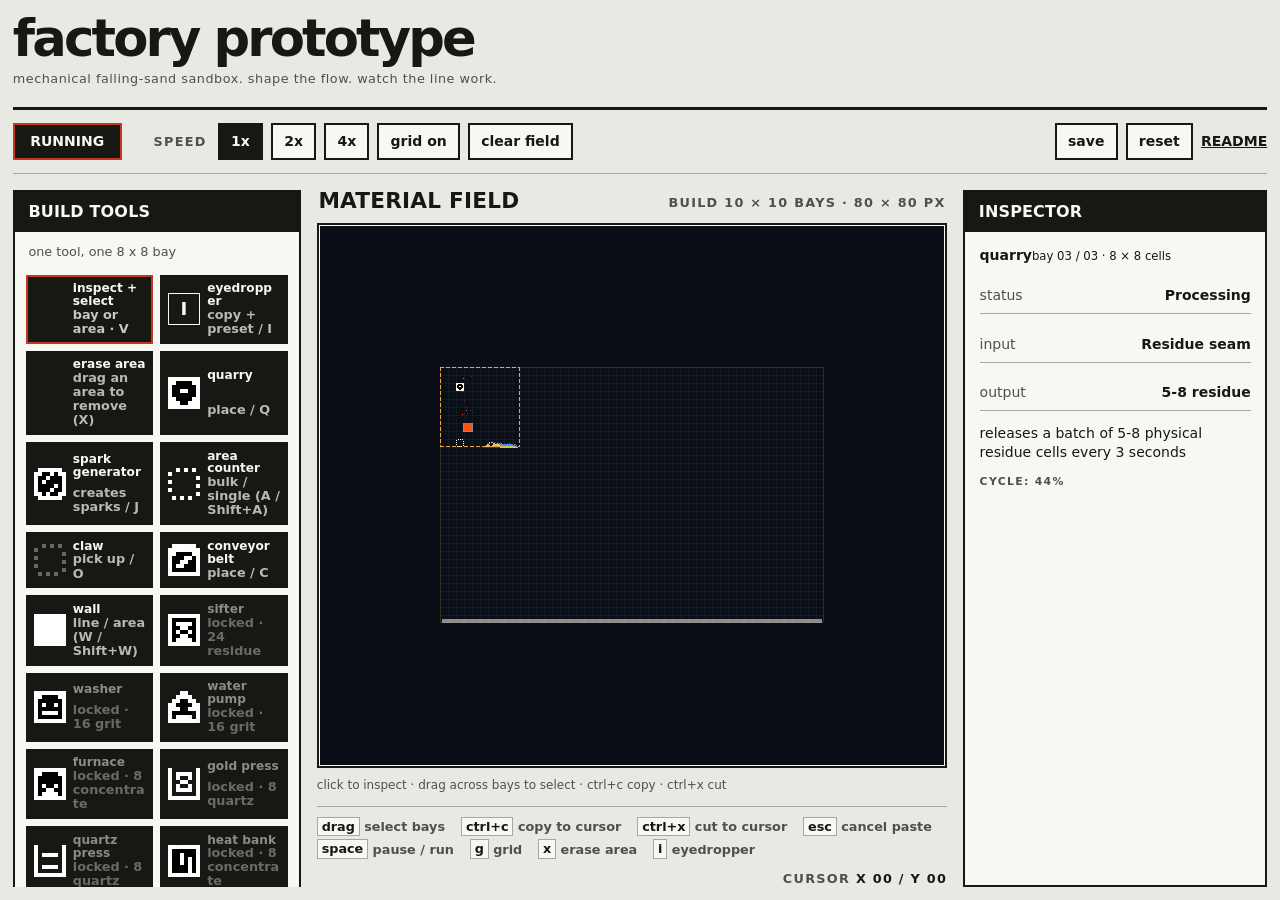
==== commit a8bd3e3a: "fix physical press and counter materials" ====
--- a/index.html
+++ b/index.html
@@ -43,10 +43,11 @@
             </div>
             <p class="section-note">one tool, one 8 x 8 bay</p>
             <div class="build-tools" id="machine-tools">
-              <button class="tool-button" type="button" data-tool="select" aria-pressed="true"><strong>inspect</strong><small>select a machine (V)</small></button>
+              <button class="tool-button" type="button" data-tool="select" aria-pressed="true"><strong>inspect + select</strong><small>bay or area · V</small></button>
               <button class="tool-button" type="button" data-tool="eyedropper" aria-pressed="false"><span class="tool-glyph" aria-hidden="true">I</span><strong>eyedropper</strong><small>copy machine + filter (I)</small></button>
               <button class="tool-button" type="button" data-tool="erase" aria-pressed="false"><strong>erase area</strong><small>drag an area to remove (X)</small></button>
               <button class="tool-button" type="button" data-tool="quarry" aria-pressed="false"><span class="tool-sprite tool-sprite--quarry" aria-hidden="true"></span><strong>quarry</strong><small>extracts residue (Q)</small></button>
+              <button class="tool-button" type="button" data-tool="spark-generator" aria-pressed="false"><span class="tool-sprite tool-sprite--spark-generator" aria-hidden="true"></span><strong>spark generator</strong><small>creates sparks (J)</small></button>
               <button class="tool-button" type="button" data-tool="area-counter" aria-pressed="false"><span class="tool-sprite tool-sprite--area-counter" aria-hidden="true"></span><strong>area counter</strong><small>single / area (A / Shift+A)</small></button>
               <button class="tool-button" type="button" data-tool="claw" aria-pressed="false"><span class="tool-sprite tool-sprite--claw" aria-hidden="true"></span><strong>claw</strong><small>pick up / O</small></button>
               <button class="tool-button" type="button" data-tool="conveyor" aria-pressed="false"><span class="tool-sprite tool-sprite--conveyor" aria-hidden="true"></span><strong>conveyor belt</strong><small>drag a line (C)</small></button>
@@ -71,9 +72,9 @@
             </div>
             <div class="area-summary"><strong id="area-size">10 × 10 bays</strong><span id="area-pixels">80 × 80 px</span></div>
             <div class="area-grid" id="area-grid" role="img" aria-label="playable build area, 10 by 10 bays"></div>
-            <div class="area-economy"><span>gold in stock</span><strong id="gold-stock">0</strong></div>
+            <div class="area-economy"><span>gold in counters</span><strong id="gold-stock">0</strong></div>
             <button class="expand-button" id="expand-area" type="button">expand +2 bays · 4 gold</button>
-            <p class="area-note">collect material from a counter bank to buy more bays.</p>
+            <p class="area-note">gold stays physical. expansion removes it from gold counter bays.</p>
           </section>
 
           <section class="resource-section" aria-labelledby="resources-heading">
@@ -111,6 +112,10 @@
 
             <div class="field-footer">
               <div class="field-help">
+                <span><kbd>drag</kbd> select bays</span>
+                <span><kbd>ctrl+c</kbd> copy to cursor</span>
+                <span><kbd>ctrl+x</kbd> cut to cursor</span>
+                <span><kbd>esc</kbd> cancel paste</span>
                 <span><kbd>space</kbd> pause / run</span>
                 <span><kbd>g</kbd> grid</span>
                 <span><kbd>x</kbd> erase area</span>
--- a/styles.css
+++ b/styles.css
@@ -376,6 +376,10 @@
   background-position: -6rem -4rem;
 }
 
+.tool-sprite--spark-generator {
+  background-position: -8rem -4rem;
+}
+
 .tool-sprite--area-counter,
 .tool-sprite--claw {
   background-position: -10rem -4rem;
@@ -804,19 +808,6 @@
   text-transform: uppercase;
 }
 
-.progress-label {
-  display: grid;
-  gap: .35rem;
-}
-
-.progress-label progress,
-.inspector progress {
-  display: block;
-  width: 100%;
-  height: .8rem;
-  accent-color: var(--signal);
-}
-
 .filter-settings {
   display: grid;
   gap: .45rem;
